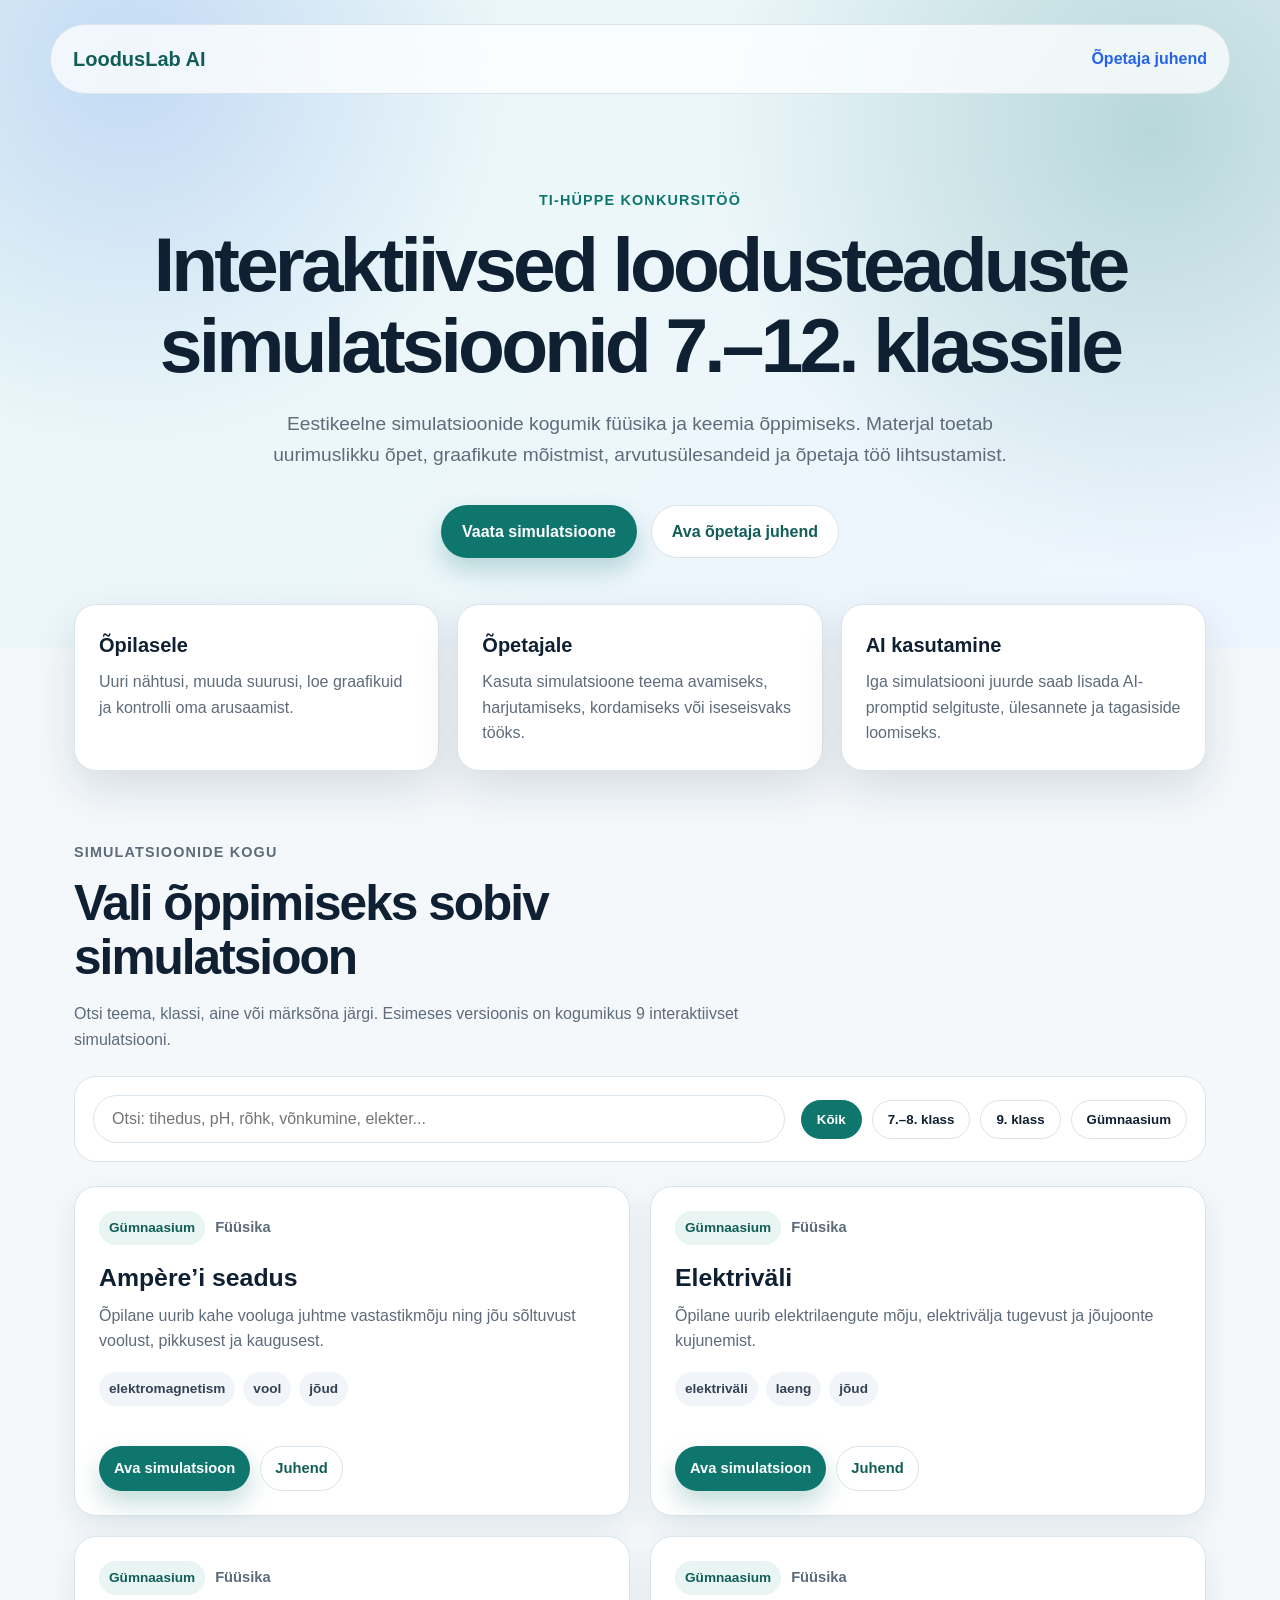
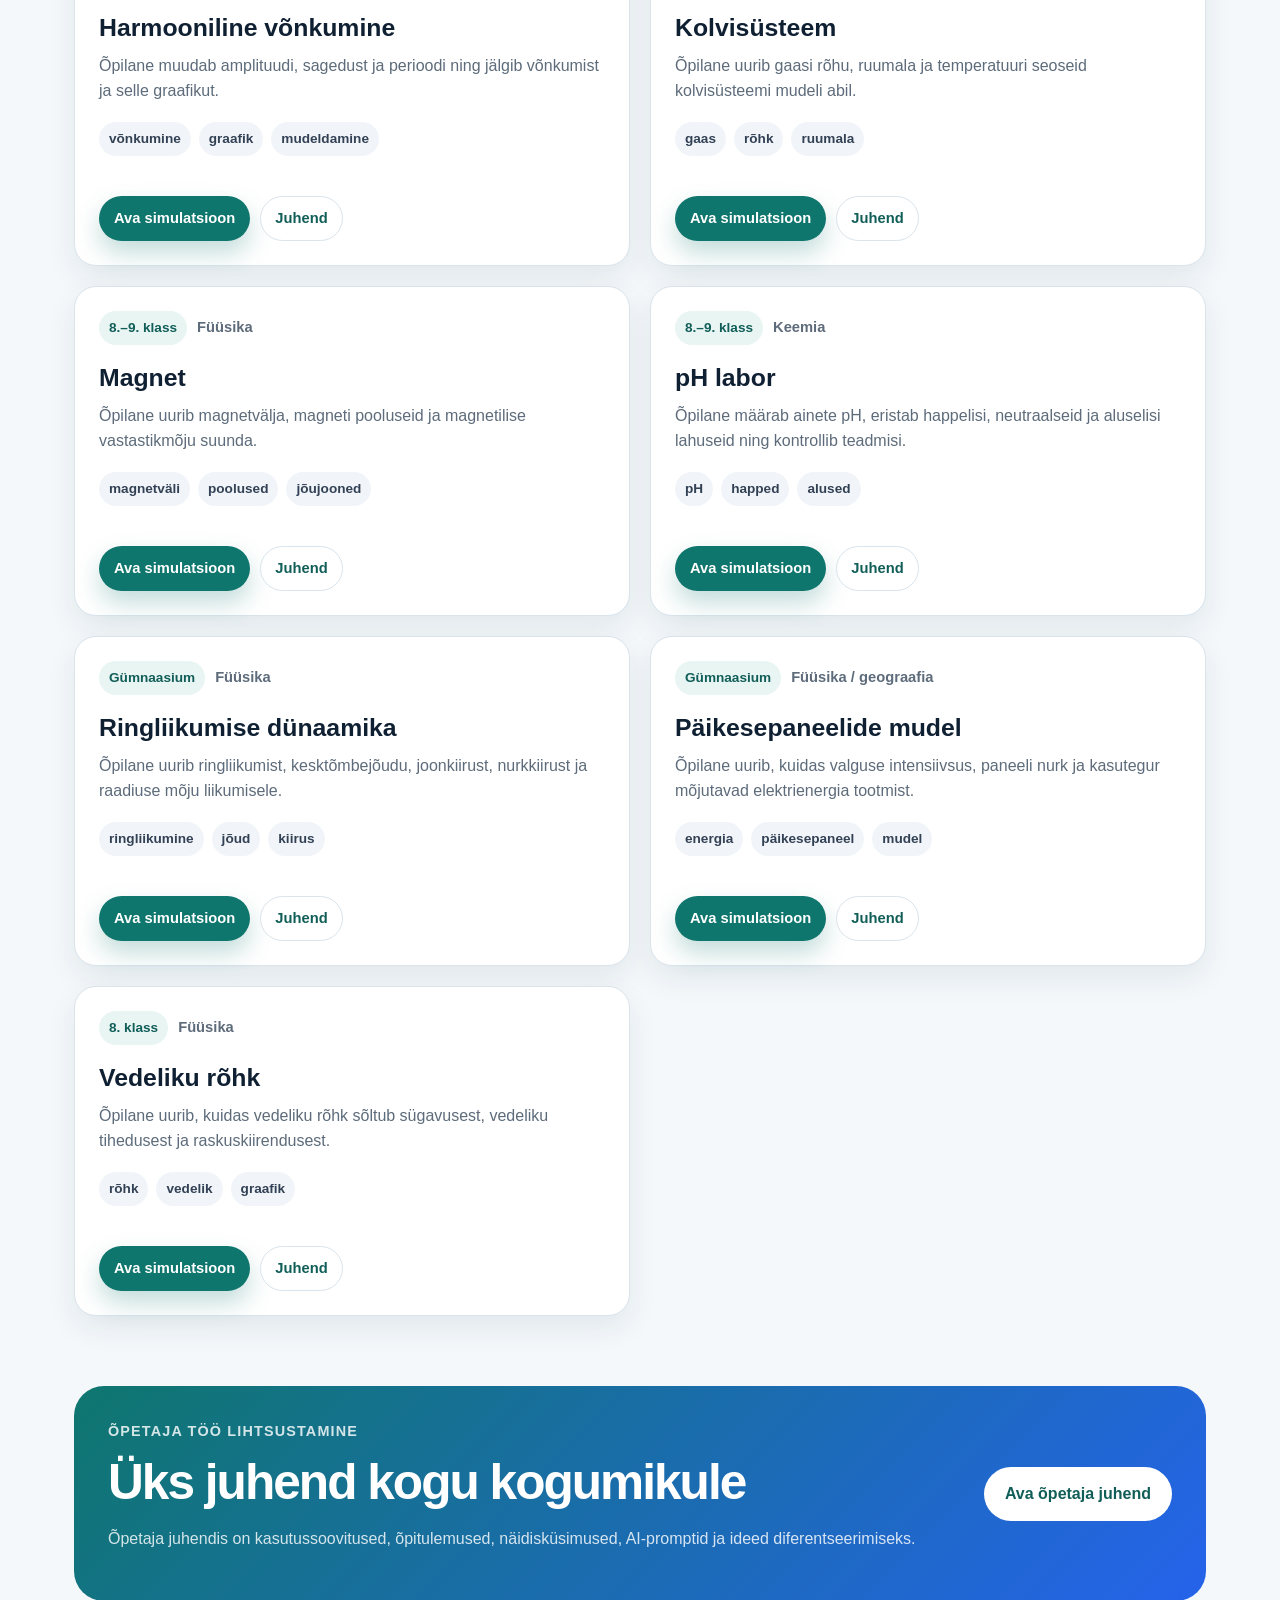
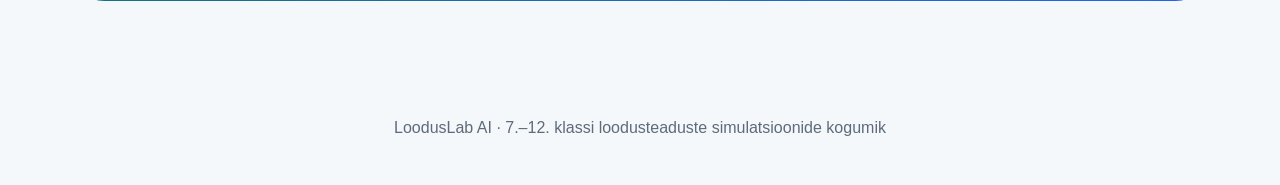
==== index.html @ b718b1fd "first commit" ====
<!DOCTYPE html>
<html lang="et">
<head>
  <meta charset="UTF-8" />
  <meta name="viewport" content="width=device-width, initial-scale=1.0" />
  <title>LoodusLab AI</title>
  <link rel="stylesheet" href="styles.css" />
</head>
<body>

<header class="hero">
  <nav class="topbar">
    <div class="logo">LoodusLab AI</div>
    <a href="docs/opetaja-juhend.html" class="nav-link">Õpetaja juhend</a>
  </nav>

  <section class="hero-content">
    <p class="eyebrow">TI-Hüppe konkursitöö</p>
    <h1>Interaktiivsed loodusteaduste simulatsioonid 7.–12. klassile</h1>
    <p class="hero-text">
      Eestikeelne simulatsioonide kogumik füüsika ja keemia õppimiseks.
      Materjal toetab uurimuslikku õpet, graafikute mõistmist, arvutusülesandeid
      ja õpetaja töö lihtsustamist.
    </p>

    <div class="hero-actions">
      <a href="#simulatsioonid" class="btn primary">Vaata simulatsioone</a>
      <a href="docs/opetaja-juhend.html" class="btn secondary">Ava õpetaja juhend</a>
    </div>
  </section>
</header>

<main>

  <section class="intro">
    <div class="intro-card">
      <h2>Õpilasele</h2>
      <p>Uuri nähtusi, muuda suurusi, loe graafikuid ja kontrolli oma arusaamist.</p>
    </div>
    <div class="intro-card">
      <h2>Õpetajale</h2>
      <p>Kasuta simulatsioone teema avamiseks, harjutamiseks, kordamiseks või iseseisvaks tööks.</p>
    </div>
    <div class="intro-card">
      <h2>AI kasutamine</h2>
      <p>Iga simulatsiooni juurde saab lisada AI-promptid selgituste, ülesannete ja tagasiside loomiseks.</p>
    </div>
  </section>

  <section id="simulatsioonid" class="sim-section">
    <div class="section-heading">
      <p class="eyebrow">Simulatsioonide kogu</p>
      <h2>Vali õppimiseks sobiv simulatsioon</h2>
      <p>
        Otsi teema, klassi, aine või märksõna järgi. Esimeses versioonis on kogumikus 9 interaktiivset simulatsiooni.
      </p>
    </div>

    <div class="controls">
      <input
        type="text"
        id="searchInput"
        placeholder="Otsi: tihedus, pH, rõhk, võnkumine, elekter..."
      />

      <div class="filters">
        <button class="filter-btn active" data-filter="all">Kõik</button>
        <button class="filter-btn" data-filter="7-8">7.–8. klass</button>
        <button class="filter-btn" data-filter="9">9. klass</button>
        <button class="filter-btn" data-filter="gym">Gümnaasium</button>
      </div>
    </div>

    <div class="cards" id="simulationCards">

  <article class="sim-card" data-grade="gym" data-search="ampere seadus elektromagnetism kaks juhet vool jõud füüsika gümnaasium 11 12 klass">
    <div class="card-top">
      <span class="badge">Gümnaasium</span>
      <span class="subject">Füüsika</span>
    </div>
    <h3>Ampère’i seadus</h3>
    <p>Õpilane uurib kahe vooluga juhtme vastastikmõju ning jõu sõltuvust voolust, pikkusest ja kaugusest.</p>
    <div class="tags"><span>elektromagnetism</span><span>vool</span><span>jõud</span></div>
    <div class="card-actions">
      <a href="simulations/ampere-seadus.html" class="btn small primary">Ava simulatsioon</a>
      <a href="docs/opetaja-juhend.html#ampere" class="btn small secondary">Juhend</a>
    </div>
  </article>

  <article class="sim-card" data-grade="gym" data-search="elektriväli elektrivali laeng elektrijõud väli füüsika gümnaasium 11 12 klass">
    <div class="card-top">
      <span class="badge">Gümnaasium</span>
      <span class="subject">Füüsika</span>
    </div>
    <h3>Elektriväli</h3>
    <p>Õpilane uurib elektrilaengute mõju, elektrivälja tugevust ja jõujoonte kujunemist.</p>
    <div class="tags"><span>elektriväli</span><span>laeng</span><span>jõud</span></div>
    <div class="card-actions">
      <a href="simulations/elektrivali.html" class="btn small primary">Ava simulatsioon</a>
      <a href="docs/opetaja-juhend.html#elektrivali" class="btn small secondary">Juhend</a>
    </div>
  </article>

  <article class="sim-card" data-grade="gym" data-search="harmooniline võnkumine periood sagedus amplituud füüsika gümnaasium 10 11 klass graafik">
    <div class="card-top">
      <span class="badge">Gümnaasium</span>
      <span class="subject">Füüsika</span>
    </div>
    <h3>Harmooniline võnkumine</h3>
    <p>Õpilane muudab amplituudi, sagedust ja perioodi ning jälgib võnkumist ja selle graafikut.</p>
    <div class="tags"><span>võnkumine</span><span>graafik</span><span>mudeldamine</span></div>
    <div class="card-actions">
      <a href="simulations/harmooniline-vonkumine.html" class="btn small primary">Ava simulatsioon</a>
      <a href="docs/opetaja-juhend.html#vonkumine" class="btn small secondary">Juhend</a>
    </div>
  </article>

  <article class="sim-card" data-grade="gym" data-search="kolvisüsteem kolvisysteem gaas rõhk ruumala temperatuur energia füüsika gümnaasium">
    <div class="card-top">
      <span class="badge">Gümnaasium</span>
      <span class="subject">Füüsika</span>
    </div>
    <h3>Kolvisüsteem</h3>
    <p>Õpilane uurib gaasi rõhu, ruumala ja temperatuuri seoseid kolvisüsteemi mudeli abil.</p>
    <div class="tags"><span>gaas</span><span>rõhk</span><span>ruumala</span></div>
    <div class="card-actions">
      <a href="simulations/kolvisysteem.html" class="btn small primary">Ava simulatsioon</a>
      <a href="docs/opetaja-juhend.html#kolvisysteem" class="btn small secondary">Juhend</a>
    </div>
  </article>

  <article class="sim-card" data-grade="7-8" data-search="magnet magnetväli püsimagnet poolus põhja lõuna füüsika 8 9 klass">
    <div class="card-top">
      <span class="badge">8.–9. klass</span>
      <span class="subject">Füüsika</span>
    </div>
    <h3>Magnet</h3>
    <p>Õpilane uurib magnetvälja, magneti pooluseid ja magnetilise vastastikmõju suunda.</p>
    <div class="tags"><span>magnetväli</span><span>poolused</span><span>jõujooned</span></div>
    <div class="card-actions">
      <a href="simulations/magnet.html" class="btn small primary">Ava simulatsioon</a>
      <a href="docs/opetaja-juhend.html#magnet" class="btn small secondary">Juhend</a>
    </div>
  </article>

  <article class="sim-card" data-grade="9" data-search="ph labor happed alused aluseline happeline neutraalne keemia 8 9 klass">
    <div class="card-top">
      <span class="badge">8.–9. klass</span>
      <span class="subject">Keemia</span>
    </div>
    <h3>pH labor</h3>
    <p>Õpilane määrab ainete pH, eristab happelisi, neutraalseid ja aluselisi lahuseid ning kontrollib teadmisi.</p>
    <div class="tags"><span>pH</span><span>happed</span><span>alused</span></div>
    <div class="card-actions">
      <a href="simulations/ph-labor.html" class="btn small primary">Ava simulatsioon</a>
      <a href="docs/opetaja-juhend.html#ph" class="btn small secondary">Juhend</a>
    </div>
  </article>

  <article class="sim-card" data-grade="gym" data-search="ringliikumise dünaamika ringliikumine kesktõmbejõud nurkkiirus joonkiirus füüsika gümnaasium">
    <div class="card-top">
      <span class="badge">Gümnaasium</span>
      <span class="subject">Füüsika</span>
    </div>
    <h3>Ringliikumise dünaamika</h3>
    <p>Õpilane uurib ringliikumist, kesktõmbejõudu, joonkiirust, nurkkiirust ja raadiuse mõju liikumisele.</p>
    <div class="tags"><span>ringliikumine</span><span>jõud</span><span>kiirus</span></div>
    <div class="card-actions">
      <a href="simulations/ringliikumisedunaamika.html" class="btn small primary">Ava simulatsioon</a>
      <a href="docs/opetaja-juhend.html#ringliikumine" class="btn small secondary">Juhend</a>
    </div>
  </article>

  <article class="sim-card" data-grade="gym" data-search="solar panels päikesepaneel päikeseenergia taastuvenergia energia füüsika geograafia gümnaasium">
    <div class="card-top">
      <span class="badge">Gümnaasium</span>
      <span class="subject">Füüsika / geograafia</span>
    </div>
    <h3>Päikesepaneelide mudel</h3>
    <p>Õpilane uurib, kuidas valguse intensiivsus, paneeli nurk ja kasutegur mõjutavad elektrienergia tootmist.</p>
    <div class="tags"><span>energia</span><span>päikesepaneel</span><span>mudel</span></div>
    <div class="card-actions">
      <a href="simulations/solarpanels.html" class="btn small primary">Ava simulatsioon</a>
      <a href="docs/opetaja-juhend.html#solarpanels" class="btn small secondary">Juhend</a>
    </div>
  </article>

  <article class="sim-card" data-grade="7-8" data-search="vedeliku rõhk rõhk vedelikes sügavus tihedus füüsika 8 klass graafik">
    <div class="card-top">
      <span class="badge">8. klass</span>
      <span class="subject">Füüsika</span>
    </div>
    <h3>Vedeliku rõhk</h3>
    <p>Õpilane uurib, kuidas vedeliku rõhk sõltub sügavusest, vedeliku tihedusest ja raskuskiirendusest.</p>
    <div class="tags"><span>rõhk</span><span>vedelik</span><span>graafik</span></div>
    <div class="card-actions">
      <a href="simulations/vedeliku-rohk.html" class="btn small primary">Ava simulatsioon</a>
      <a href="docs/opetaja-juhend.html#rohk" class="btn small secondary">Juhend</a>
    </div>
  </article>

</div>

    <p id="noResults" class="no-results hidden">Ühtegi simulatsiooni ei leitud.</p>
  </section>

  <section class="teacher-box">
    <div>
      <p class="eyebrow">Õpetaja töö lihtsustamine</p>
      <h2>Üks juhend kogu kogumikule</h2>
      <p>
        Õpetaja juhendis on kasutussoovitused, õpitulemused, näidisküsimused,
        AI-promptid ja ideed diferentseerimiseks.
      </p>
    </div>
    <a href="docs/opetaja-juhend.html" class="btn primary">Ava õpetaja juhend</a>
  </section>

</main>

<footer>
  <p>LoodusLab AI · 7.–12. klassi loodusteaduste simulatsioonide kogumik</p>
</footer>

<script src="app.js"></script>
</body>
</html>
---- styles.css ----
:root {
  --bg: #f4f8fb;
  --panel: #ffffff;
  --text: #102033;
  --muted: #5d6b7a;
  --primary: #0f766e;
  --primary-dark: #115e59;
  --secondary: #2563eb;
  --border: #d9e4ec;
  --soft: #e8f5f3;
  --shadow: 0 18px 45px rgba(15, 35, 52, 0.12);
  --radius: 22px;
}

* {
  box-sizing: border-box;
}

html {
  scroll-behavior: smooth;
}

body {
  margin: 0;
  font-family: Arial, Helvetica, sans-serif;
  background: var(--bg);
  color: var(--text);
  line-height: 1.6;
}

a {
  color: inherit;
  text-decoration: none;
}

.hero {
  min-height: 72vh;
  padding: 24px;
  background:
    radial-gradient(circle at 10% 10%, rgba(37, 99, 235, 0.20), transparent 30%),
    radial-gradient(circle at 90% 20%, rgba(15, 118, 110, 0.24), transparent 35%),
    linear-gradient(135deg, #eaf8f6, #eef5ff);
}

.topbar {
  max-width: 1180px;
  margin: 0 auto;
  padding: 18px 22px;
  background: rgba(255, 255, 255, 0.75);
  border: 1px solid var(--border);
  border-radius: 999px;
  display: flex;
  align-items: center;
  justify-content: space-between;
  backdrop-filter: blur(12px);
}

.logo {
  font-size: 1.25rem;
  font-weight: 800;
  color: var(--primary-dark);
}

.nav-link {
  font-weight: 700;
  color: var(--secondary);
}

.hero-content {
  max-width: 980px;
  margin: 95px auto 40px;
  text-align: center;
}

.eyebrow {
  margin: 0 0 12px;
  color: var(--primary);
  font-size: 0.9rem;
  font-weight: 800;
  text-transform: uppercase;
  letter-spacing: 0.08em;
}

h1 {
  margin: 0;
  font-size: clamp(2.4rem, 6vw, 5.5rem);
  line-height: 1.05;
  letter-spacing: -0.05em;
}

.hero-text {
  max-width: 800px;
  margin: 24px auto 0;
  font-size: 1.2rem;
  color: var(--muted);
}

.hero-actions {
  margin-top: 34px;
  display: flex;
  justify-content: center;
  gap: 14px;
  flex-wrap: wrap;
}

.btn {
  display: inline-flex;
  align-items: center;
  justify-content: center;
  border-radius: 999px;
  padding: 13px 20px;
  font-weight: 800;
  border: 1px solid transparent;
  transition: 0.2s ease;
  cursor: pointer;
}

.btn.primary {
  background: var(--primary);
  color: white;
  box-shadow: 0 12px 24px rgba(15, 118, 110, 0.25);
}

.btn.primary:hover {
  background: var(--primary-dark);
  transform: translateY(-2px);
}

.btn.secondary {
  background: white;
  color: var(--primary-dark);
  border-color: var(--border);
}

.btn.secondary:hover {
  border-color: var(--primary);
  transform: translateY(-2px);
}

.btn.small {
  padding: 10px 14px;
  font-size: 0.92rem;
}

main {
  max-width: 1180px;
  margin: 0 auto;
  padding: 42px 24px 70px;
}

.intro {
  display: grid;
  grid-template-columns: repeat(3, 1fr);
  gap: 18px;
  margin-top: -86px;
  position: relative;
  z-index: 2;
}

.intro-card {
  background: var(--panel);
  border: 1px solid var(--border);
  border-radius: var(--radius);
  padding: 24px;
  box-shadow: var(--shadow);
}

.intro-card h2 {
  margin: 0 0 8px;
  font-size: 1.25rem;
}

.intro-card p {
  margin: 0;
  color: var(--muted);
}

.sim-section {
  margin-top: 70px;
}

.section-heading {
  max-width: 760px;
}

.section-heading h2,
.teacher-box h2 {
  margin: 0;
  font-size: clamp(2rem, 4vw, 3.1rem);
  line-height: 1.1;
  letter-spacing: -0.04em;
}

.section-heading p,
.teacher-box p {
  color: var(--muted);
}

.controls {
  margin-top: 24px;
  padding: 18px;
  background: var(--panel);
  border: 1px solid var(--border);
  border-radius: var(--radius);
  display: flex;
  gap: 16px;
  align-items: center;
  justify-content: space-between;
  flex-wrap: wrap;
}

#searchInput {
  min-width: 280px;
  flex: 1;
  border: 1px solid var(--border);
  border-radius: 999px;
  padding: 14px 18px;
  font-size: 1rem;
  outline: none;
}

#searchInput:focus {
  border-color: var(--primary);
  box-shadow: 0 0 0 4px rgba(15, 118, 110, 0.12);
}

.filters {
  display: flex;
  gap: 10px;
  flex-wrap: wrap;
}

.filter-btn {
  border: 1px solid var(--border);
  background: white;
  color: var(--text);
  border-radius: 999px;
  padding: 11px 15px;
  font-weight: 800;
  cursor: pointer;
}

.filter-btn.active,
.filter-btn:hover {
  background: var(--primary);
  color: white;
  border-color: var(--primary);
}

.cards {
  margin-top: 24px;
  display: grid;
  grid-template-columns: repeat(2, 1fr);
  gap: 20px;
}

.sim-card {
  background: var(--panel);
  border: 1px solid var(--border);
  border-radius: var(--radius);
  padding: 24px;
  box-shadow: 0 12px 30px rgba(15, 35, 52, 0.08);
  display: flex;
  flex-direction: column;
  min-height: 330px;
}

.sim-card:hover {
  transform: translateY(-3px);
  transition: 0.2s ease;
  box-shadow: var(--shadow);
}

.card-top {
  display: flex;
  gap: 10px;
  align-items: center;
  flex-wrap: wrap;
}

.badge {
  background: var(--soft);
  color: var(--primary-dark);
  border-radius: 999px;
  padding: 6px 10px;
  font-size: 0.85rem;
  font-weight: 800;
}

.subject {
  color: var(--muted);
  font-size: 0.92rem;
  font-weight: 700;
}

.sim-card h3 {
  margin: 18px 0 10px;
  font-size: 1.55rem;
  line-height: 1.2;
}

.sim-card p {
  color: var(--muted);
  margin: 0;
}

.tags {
  display: flex;
  gap: 8px;
  flex-wrap: wrap;
  margin-top: 18px;
}

.tags span {
  background: #f1f5f9;
  color: #334155;
  border-radius: 999px;
  padding: 6px 10px;
  font-size: 0.85rem;
  font-weight: 700;
}

.card-actions {
  margin-top: auto;
  padding-top: 24px;
  display: flex;
  gap: 10px;
  flex-wrap: wrap;
}

.no-results {
  margin-top: 24px;
  padding: 18px;
  background: #fff7ed;
  border: 1px solid #fed7aa;
  color: #9a3412;
  border-radius: var(--radius);
  font-weight: 800;
}

.hidden {
  display: none;
}

.teacher-box {
  margin-top: 70px;
  padding: 34px;
  background: linear-gradient(135deg, #0f766e, #2563eb);
  color: white;
  border-radius: 30px;
  display: flex;
  gap: 24px;
  align-items: center;
  justify-content: space-between;
}

.teacher-box .eyebrow,
.teacher-box p {
  color: rgba(255, 255, 255, 0.82);
}

.teacher-box .btn.secondary,
.teacher-box .btn.primary {
  background: white;
  color: var(--primary-dark);
  box-shadow: none;
}

footer {
  padding: 28px 24px;
  text-align: center;
  color: var(--muted);
}

@media (max-width: 850px) {
  .intro,
  .cards {
    grid-template-columns: 1fr;
  }

  .intro {
    margin-top: -40px;
  }

  .teacher-box {
    flex-direction: column;
    align-items: flex-start;
  }

  .topbar {
    border-radius: 22px;
  }

  .hero-content {
    margin-top: 60px;
  }
}

@media (max-width: 520px) {
  .hero {
    padding: 16px;
  }

  main {
    padding-inline: 16px;
  }

  .topbar {
    flex-direction: column;
    gap: 10px;
  }

  .controls {
    align-items: stretch;
  }

  #searchInput {
    min-width: 100%;
  }

  .filter-btn,
  .btn {
    width: 100%;
  }

  .card-actions {
    flex-direction: column;
  }
}

.guide-hero {
  min-height: 58vh;
}

.guide-grid {
  margin-top: 24px;
  display: grid;
  grid-template-columns: repeat(2, 1fr);
  gap: 20px;
}

.guide-card,
.detail-card {
  background: var(--panel);
  border: 1px solid var(--border);
  border-radius: var(--radius);
  padding: 24px;
  box-shadow: 0 12px 30px rgba(15, 35, 52, 0.08);
}

.guide-card h3,
.detail-card h3 {
  margin-top: 0;
  font-size: 1.45rem;
}

.detail-card {
  margin-top: 24px;
}

.detail-card h4 {
  margin: 22px 0 8px;
  font-size: 1.05rem;
}

.detail-card p,
.detail-card li {
  color: var(--muted);
}

.prompt-box {
  background: #f8fafc;
  border: 1px solid var(--border);
  border-left: 6px solid var(--primary);
  border-radius: 16px;
  padding: 18px;
  color: #334155;
  font-weight: 600;
}

@media (max-width: 850px) {
  .guide-grid {
    grid-template-columns: 1fr;
  }
}
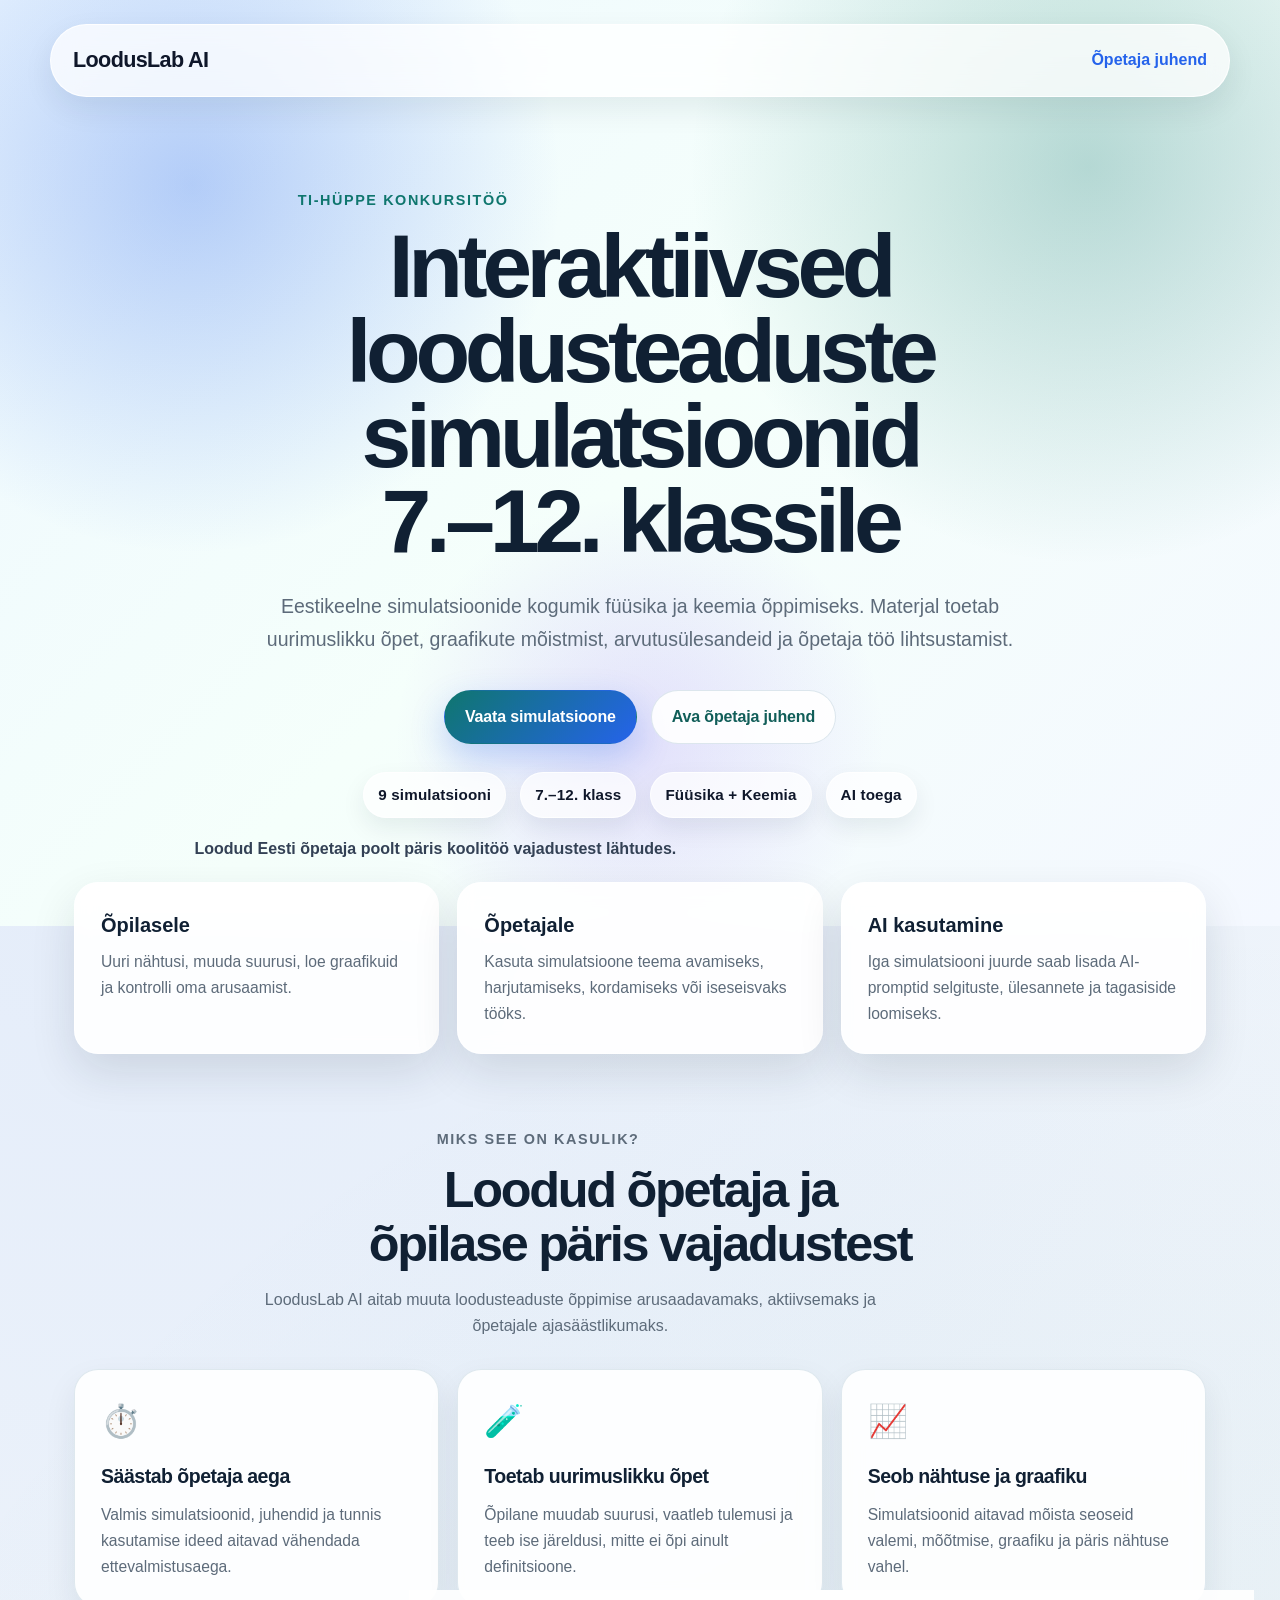
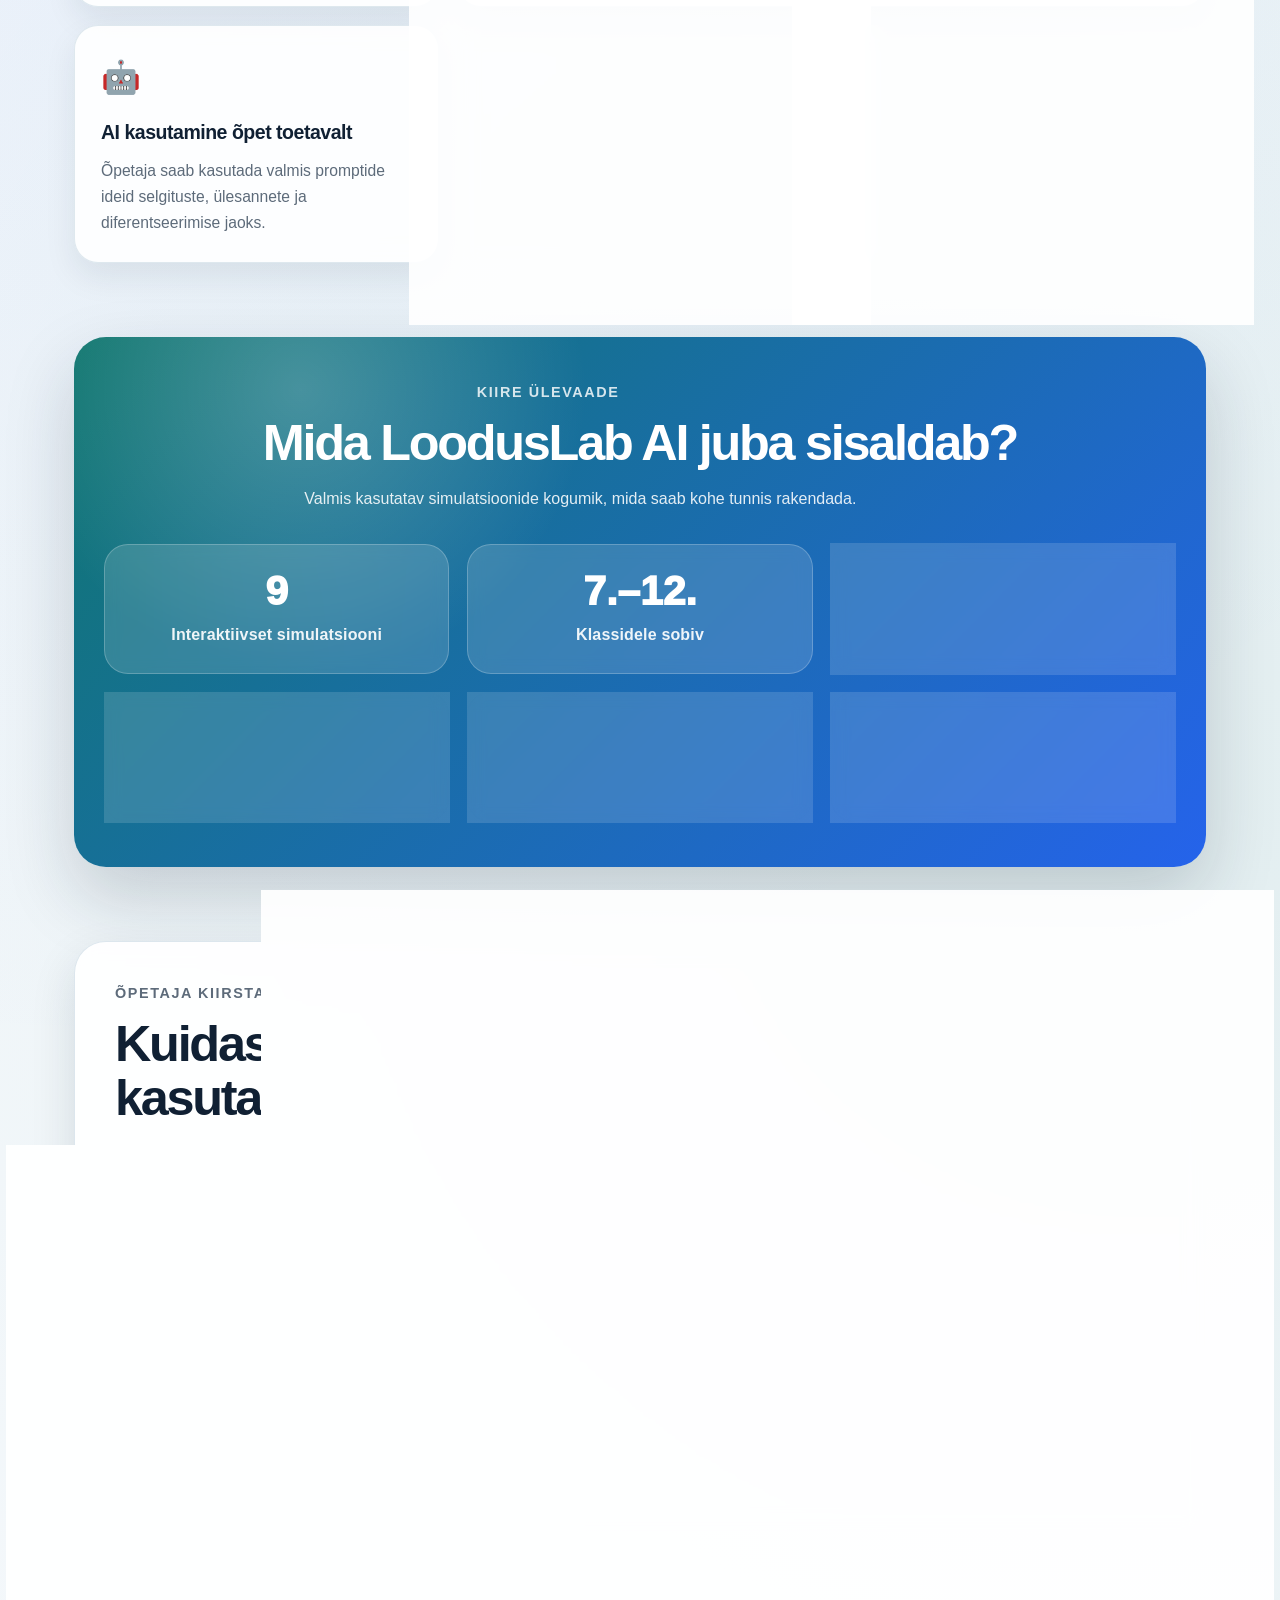
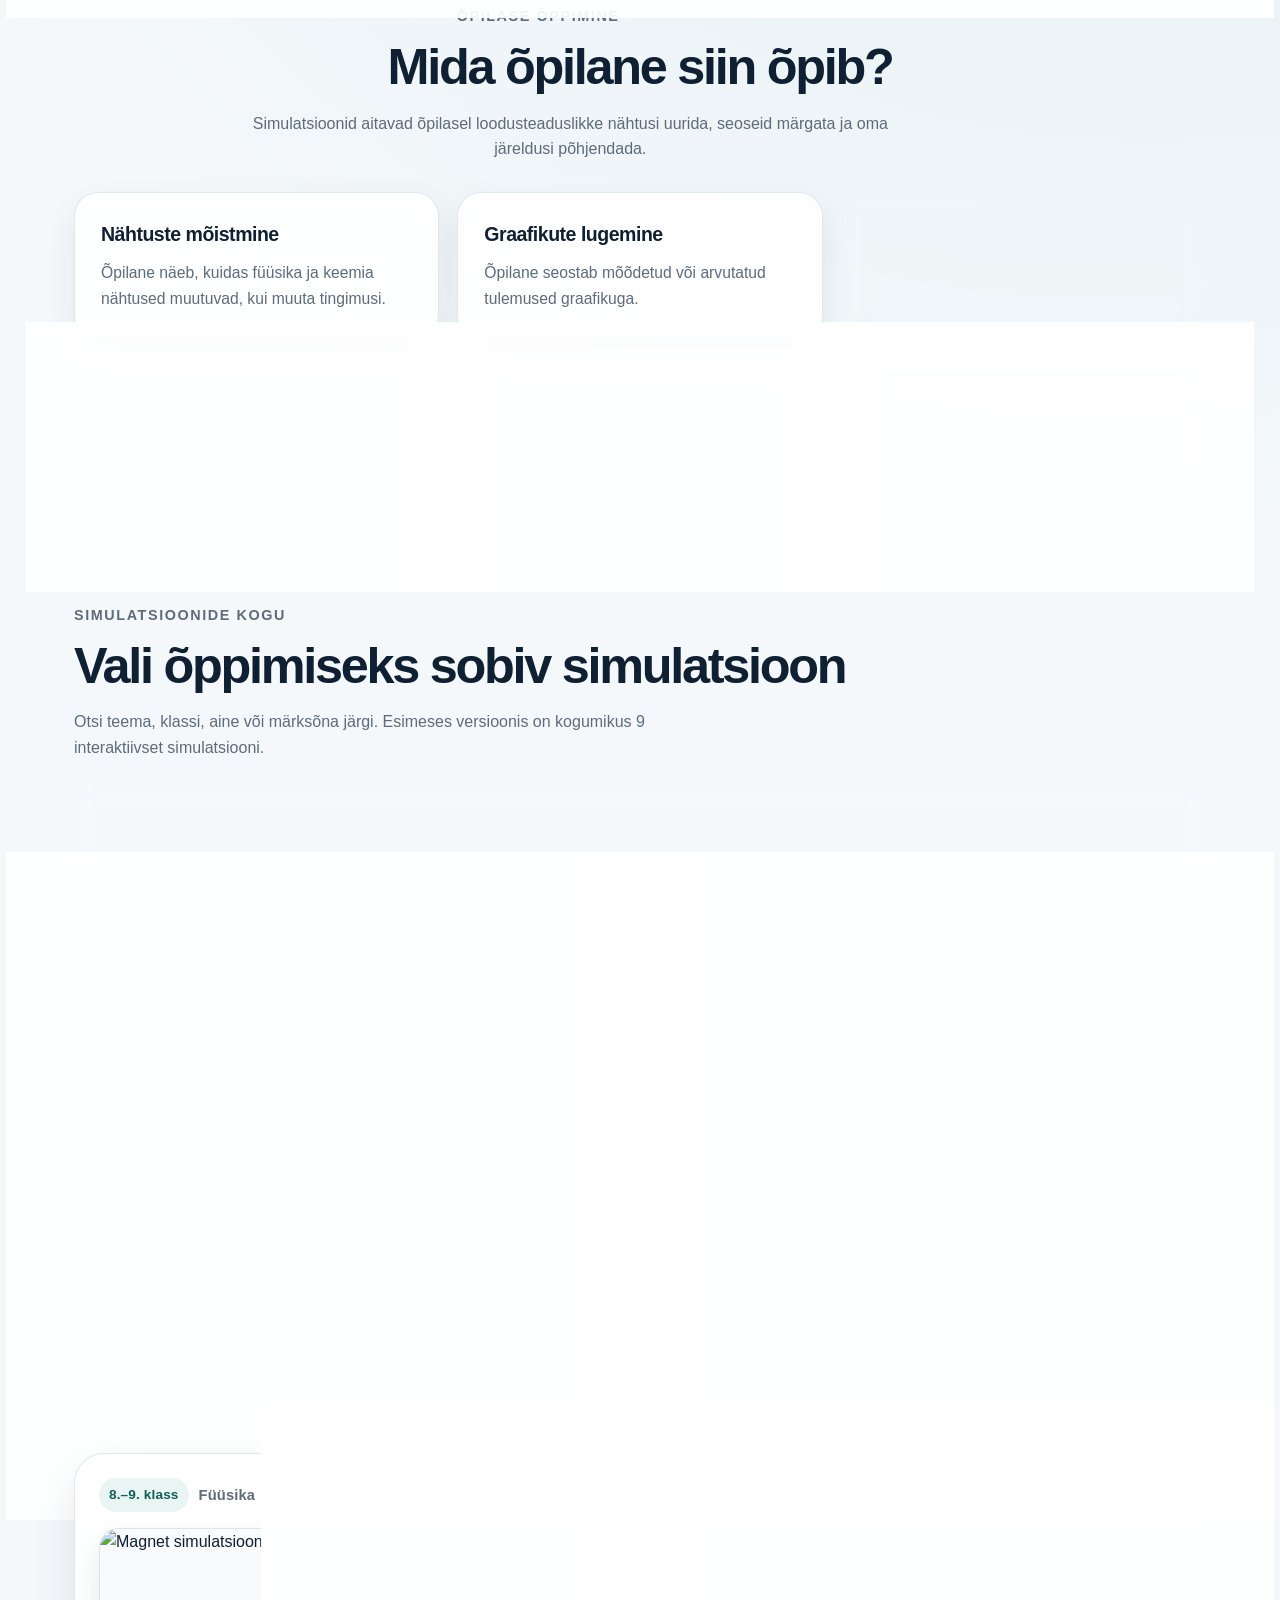
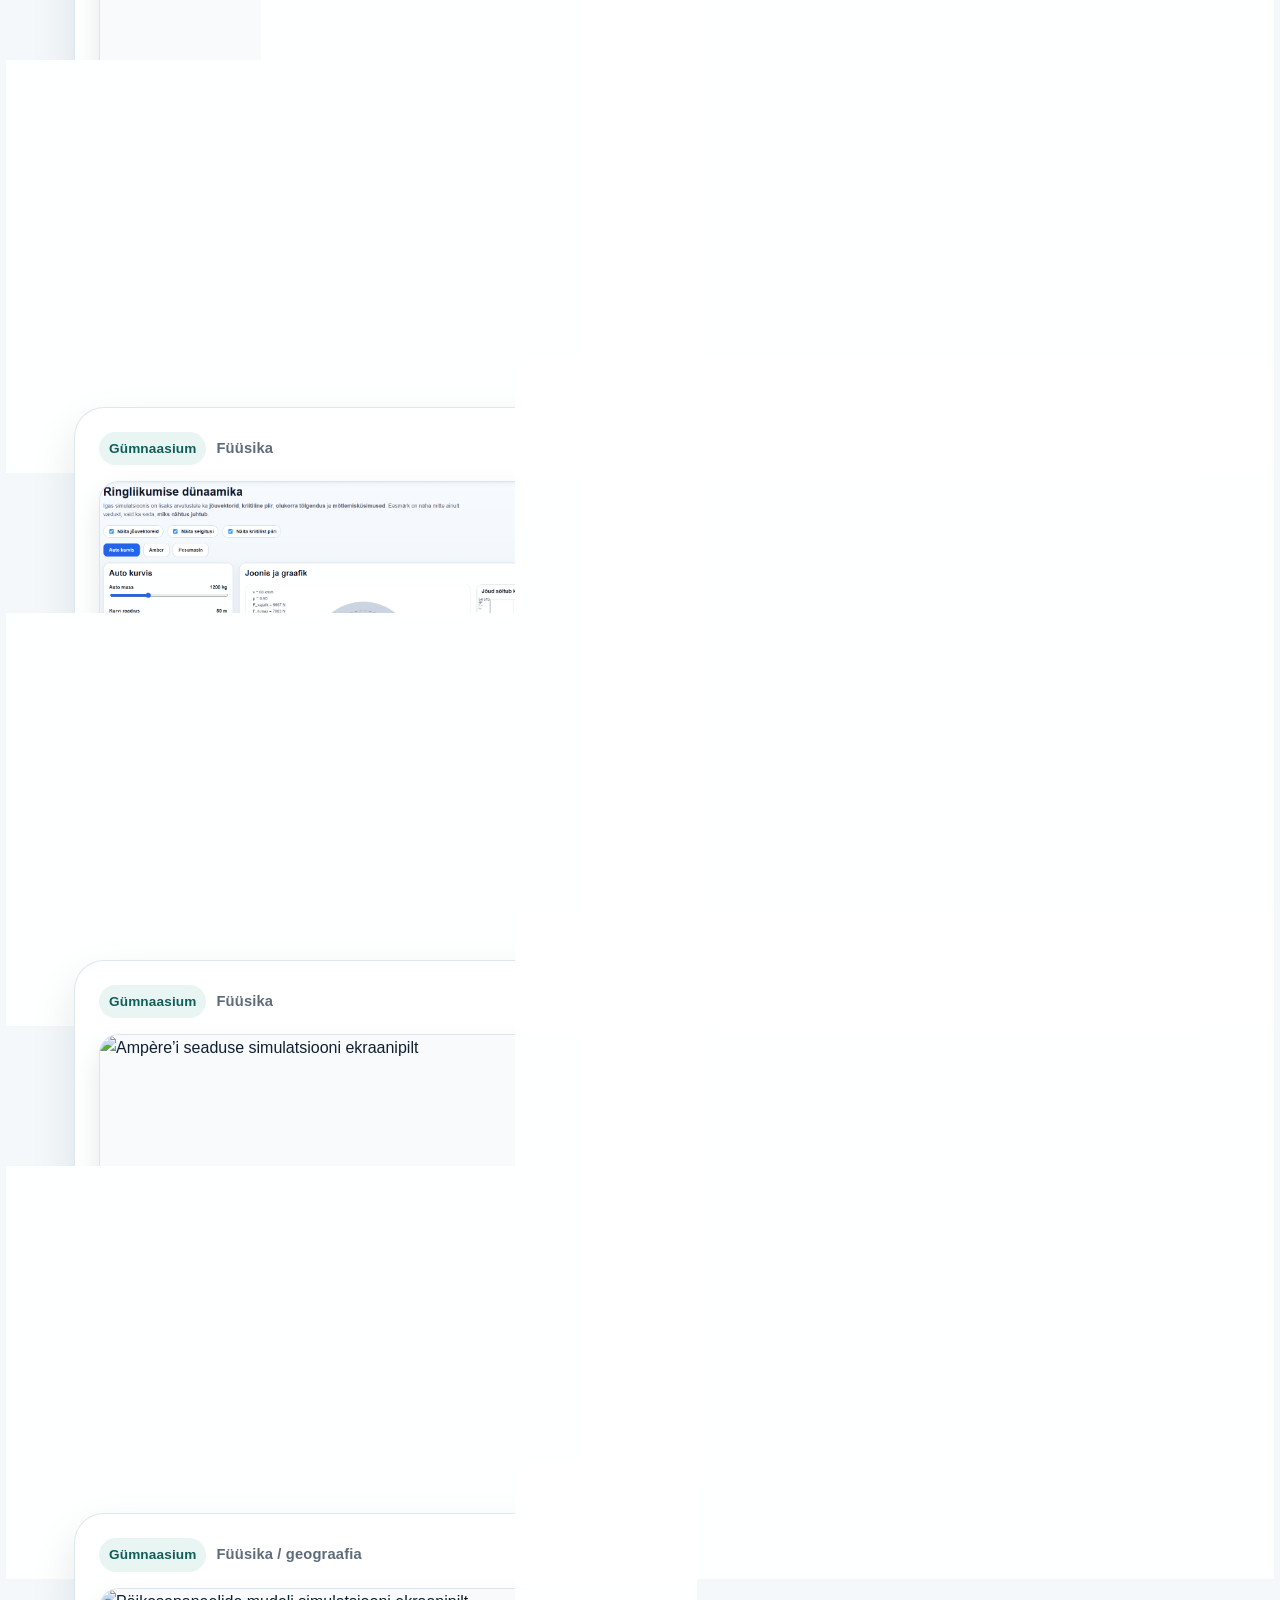
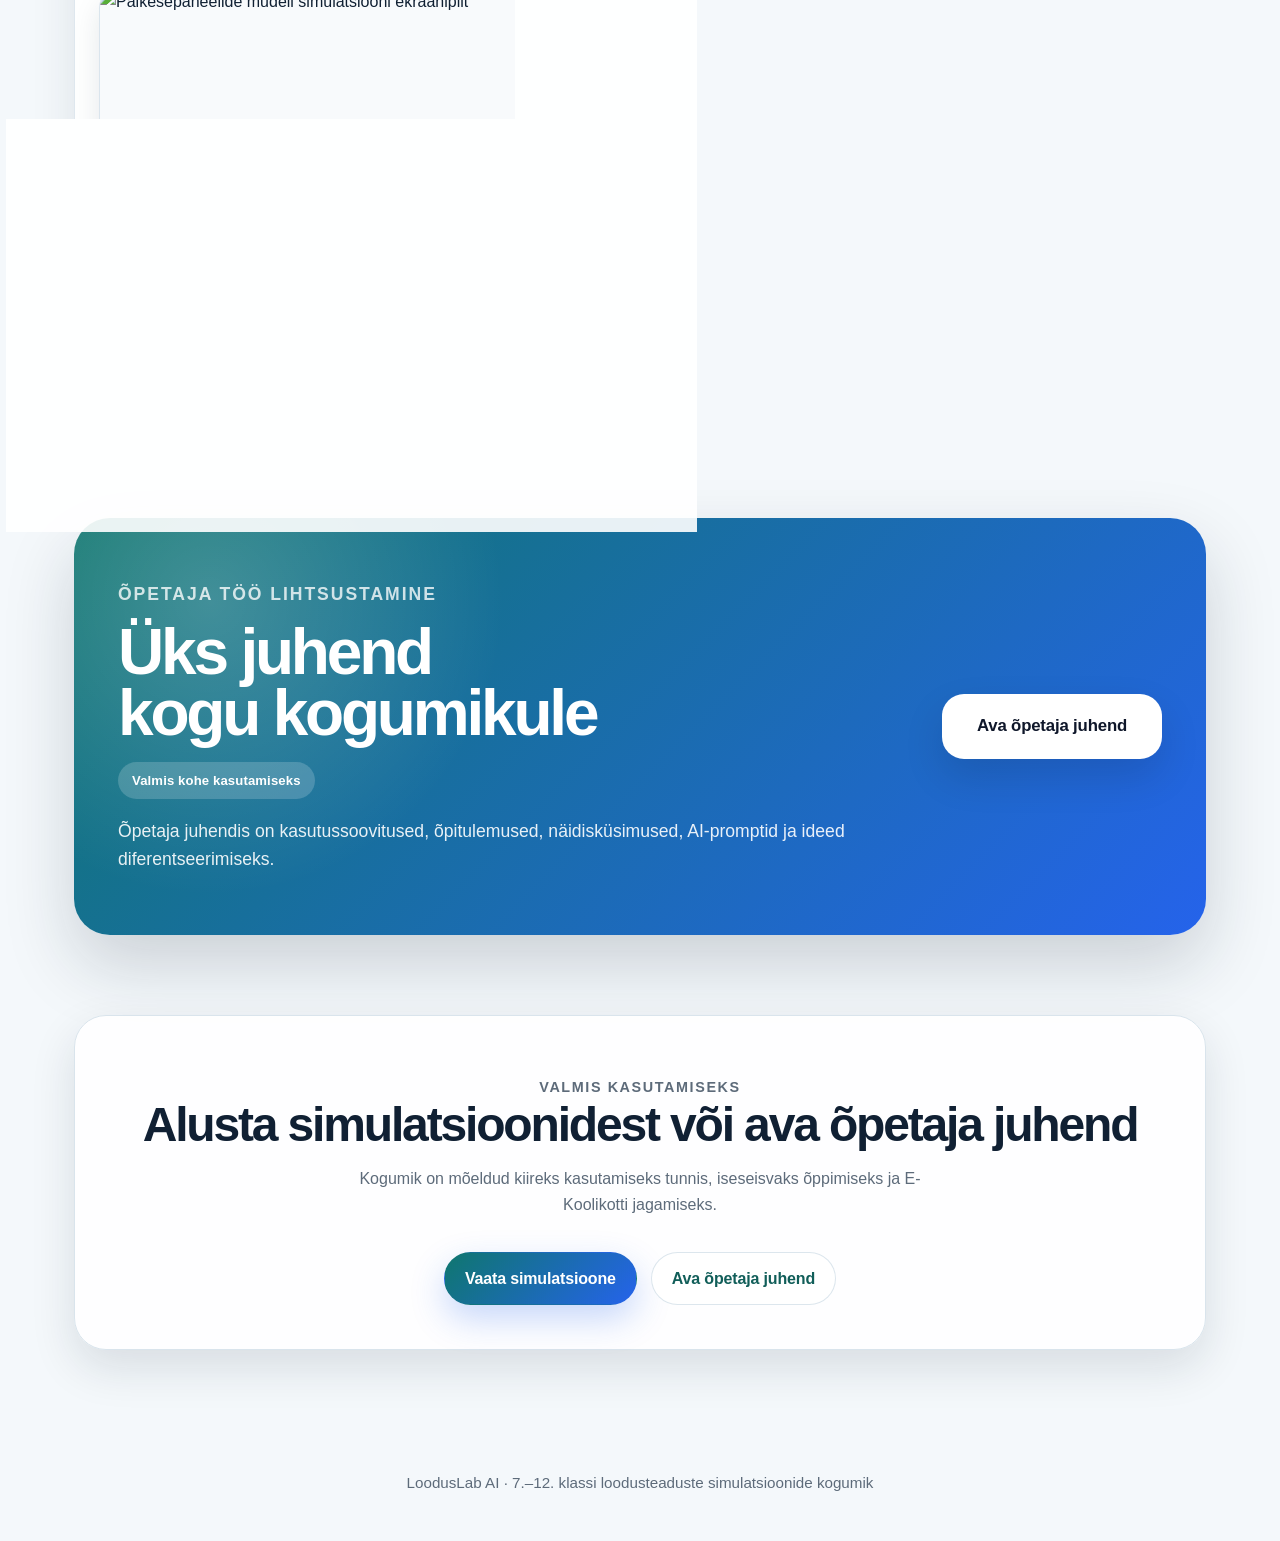
==== commit 3eb15624: "final" ====
--- a/index.html
+++ b/index.html
@@ -27,6 +27,17 @@
       <a href="#simulatsioonid" class="btn primary">Vaata simulatsioone</a>
       <a href="docs/opetaja-juhend.html" class="btn secondary">Ava õpetaja juhend</a>
     </div>
+
+    <div class="hero-mini-stats">
+  <span>9 simulatsiooni</span>
+  <span>7.–12. klass</span>
+  <span>Füüsika + Keemia</span>
+  <span>AI toega</span>
+</div>
+
+<p class="hero-trust">
+  Loodud Eesti õpetaja poolt päris koolitöö vajadustest lähtudes.
+</p>
   </section>
 </header>
 
@@ -37,15 +48,234 @@
       <h2>Õpilasele</h2>
       <p>Uuri nähtusi, muuda suurusi, loe graafikuid ja kontrolli oma arusaamist.</p>
     </div>
+
     <div class="intro-card">
       <h2>Õpetajale</h2>
       <p>Kasuta simulatsioone teema avamiseks, harjutamiseks, kordamiseks või iseseisvaks tööks.</p>
     </div>
+
     <div class="intro-card">
       <h2>AI kasutamine</h2>
       <p>Iga simulatsiooni juurde saab lisada AI-promptid selgituste, ülesannete ja tagasiside loomiseks.</p>
     </div>
   </section>
+
+<section class="benefits-section">
+  <div class="section-heading center">
+    <p class="eyebrow">Miks see on kasulik?</p>
+    <h2>Loodud õpetaja ja õpilase päris vajadustest</h2>
+    <p>
+      LoodusLab AI aitab muuta loodusteaduste õppimise arusaadavamaks,
+      aktiivsemaks ja õpetajale ajasäästlikumaks.
+    </p>
+  </div>
+
+  <div class="benefits-grid">
+
+    <article class="benefit-card">
+      <div class="benefit-icon">⏱️</div>
+      <h3>Säästab õpetaja aega</h3>
+      <p>
+        Valmis simulatsioonid, juhendid ja tunnis kasutamise ideed aitavad
+        vähendada ettevalmistusaega.
+      </p>
+    </article>
+
+    <article class="benefit-card">
+      <div class="benefit-icon">🧪</div>
+      <h3>Toetab uurimuslikku õpet</h3>
+      <p>
+        Õpilane muudab suurusi, vaatleb tulemusi ja teeb ise järeldusi,
+        mitte ei õpi ainult definitsioone.
+      </p>
+    </article>
+
+    <article class="benefit-card">
+      <div class="benefit-icon">📈</div>
+      <h3>Seob nähtuse ja graafiku</h3>
+      <p>
+        Simulatsioonid aitavad mõista seoseid valemi, mõõtmise,
+        graafiku ja päris nähtuse vahel.
+      </p>
+    </article>
+
+    <article class="benefit-card">
+      <div class="benefit-icon">🤖</div>
+      <h3>AI kasutamine õpet toetavalt</h3>
+      <p>
+        Õpetaja saab kasutada valmis promptide ideid selgituste,
+        ülesannete ja diferentseerimise jaoks.
+      </p>
+    </article>
+
+    <article class="benefit-card">
+      <div class="benefit-icon">📱</div>
+      <h3>Töötab eri seadmetes</h3>
+      <p>
+        Sobib projektorisse, arvutiklassi, tahvlisse,
+        telefoni ja iseseisvaks koduseks tööks.
+      </p>
+    </article>
+
+    <article class="benefit-card">
+      <div class="benefit-icon">🎯</div>
+      <h3>Seotud õppekavaga</h3>
+      <p>
+        Simulatsioonid toetavad põhikooli ja gümnaasiumi
+        füüsika ning keemia olulisi teemasid.
+      </p>
+    </article>
+
+  </div>
+</section>
+
+<section class="stats-section">
+  <div class="stats-wrap">
+
+    <div class="stats-heading">
+      <p class="eyebrow">Kiire ülevaade</p>
+      <h2>Mida LoodusLab AI juba sisaldab?</h2>
+      <p>
+        Valmis kasutatav simulatsioonide kogumik, mida saab kohe tunnis rakendada.
+      </p>
+    </div>
+
+    <div class="stats-grid">
+
+      <article class="stat-card">
+        <div class="stat-number">9</div>
+        <div class="stat-label">Interaktiivset simulatsiooni</div>
+      </article>
+
+      <article class="stat-card">
+        <div class="stat-number">7.–12.</div>
+        <div class="stat-label">Klassidele sobiv</div>
+      </article>
+
+      <article class="stat-card">
+        <div class="stat-number">2+</div>
+        <div class="stat-label">Ainevaldkonda</div>
+      </article>
+
+      <article class="stat-card">
+        <div class="stat-number">100%</div>
+        <div class="stat-label">Veebis kasutatav</div>
+      </article>
+
+      <article class="stat-card">
+        <div class="stat-number">AI</div>
+        <div class="stat-label">Õpet toetavad promptid</div>
+      </article>
+
+      <article class="stat-card">
+        <div class="stat-number">1</div>
+        <div class="stat-label">Ühine õpetaja juhend</div>
+      </article>
+
+    </div>
+
+  </div>
+</section>
+
+
+<section class="teacher-quickstart">
+  <div class="quickstart-content">
+    <p class="eyebrow">Õpetaja kiirstart</p>
+    <h2>Kuidas õpetaja saab seda kasutada 15 minutiga?</h2>
+    <p>
+      LoodusLab AI on mõeldud nii, et õpetaja ei pea alustama nullist.
+      Simulatsiooni saab kiiresti avada, õpilastele ülesande anda ja tunni lõpus arutelu teha.
+    </p>
+  </div>
+
+  <div class="quickstart-steps">
+
+    <article class="quickstep-card">
+      <div class="step-number">1</div>
+      <h3>Vali teema</h3>
+      <p>
+        Otsi avalehelt sobiv simulatsioon klassi, aine või märksõna järgi.
+      </p>
+      <span class="step-time">2 min</span>
+    </article>
+
+    <article class="quickstep-card">
+      <div class="step-number">2</div>
+      <h3>Ava simulatsioon</h3>
+      <p>
+        Näita simulatsiooni projektoriga või jaga link õpilastele.
+      </p>
+      <span class="step-time">2 min</span>
+    </article>
+
+    <article class="quickstep-card">
+      <div class="step-number">3</div>
+      <h3>Anna uurimisülesanne</h3>
+      <p>
+        Õpilased muudavad suurusi, vaatlevad tulemust ja panevad kirja järelduse.
+      </p>
+      <span class="step-time">7 min</span>
+    </article>
+
+    <article class="quickstep-card">
+      <div class="step-number">4</div>
+      <h3>Arutage tulemusi</h3>
+      <p>
+        Õpetaja kasutab juhendi küsimusi või AI-prompti lisaküsimuste loomiseks.
+      </p>
+      <span class="step-time">4 min</span>
+    </article>
+
+  </div>
+</section>
+
+
+
+<section class="learning-section">
+  <div class="section-heading center">
+    <p class="eyebrow">Õpilase õppimine</p>
+    <h2>Mida õpilane siin õpib?</h2>
+    <p>
+      Simulatsioonid aitavad õpilasel loodusteaduslikke nähtusi uurida,
+      seoseid märgata ja oma järeldusi põhjendada.
+    </p>
+  </div>
+
+  <div class="learning-grid">
+
+    <article class="learning-card">
+      <h3>Nähtuste mõistmine</h3>
+      <p>Õpilane näeb, kuidas füüsika ja keemia nähtused muutuvad, kui muuta tingimusi.</p>
+    </article>
+
+    <article class="learning-card">
+      <h3>Graafikute lugemine</h3>
+      <p>Õpilane seostab mõõdetud või arvutatud tulemused graafikuga.</p>
+    </article>
+
+    <article class="learning-card">
+      <h3>Valemite kasutamine</h3>
+      <p>Õpilane rakendab valemeid mitte ainult arvutamiseks, vaid ka seoste mõistmiseks.</p>
+    </article>
+
+    <article class="learning-card">
+      <h3>Uurimuslik mõtlemine</h3>
+      <p>Õpilane muudab üht suurust korraga, vaatleb tulemust ja teeb järelduse.</p>
+    </article>
+
+    <article class="learning-card">
+      <h3>Järelduste tegemine</h3>
+      <p>Õpilane õpib vastama küsimusele: mida tulemus näitab ja miks see nii on?</p>
+    </article>
+
+    <article class="learning-card">
+      <h3>AI teadlik kasutamine</h3>
+      <p>Õpilane kasutab AI-d selgituste ja lahenduskäigu mõistmiseks, mitte lihtsalt vastuse kopeerimiseks.</p>
+    </article>
+
+  </div>
+</section>
+
 
   <section id="simulatsioonid" class="sim-section">
     <div class="section-heading">
@@ -60,146 +290,264 @@
       <input
         type="text"
         id="searchInput"
-        placeholder="Otsi: tihedus, pH, rõhk, võnkumine, elekter..."
+        placeholder="Otsi: pH, rõhk, magnet, elektriväli, võnkumine, energia..."
       />
 
       <div class="filters">
         <button class="filter-btn active" data-filter="all">Kõik</button>
         <button class="filter-btn" data-filter="7-8">7.–8. klass</button>
-        <button class="filter-btn" data-filter="9">9. klass</button>
+        <button class="filter-btn" data-filter="9">8.–9. klass</button>
         <button class="filter-btn" data-filter="gym">Gümnaasium</button>
       </div>
     </div>
 
     <div class="cards" id="simulationCards">
 
-  <article class="sim-card" data-grade="gym" data-search="ampere seadus elektromagnetism kaks juhet vool jõud füüsika gümnaasium 11 12 klass">
-    <div class="card-top">
-      <span class="badge">Gümnaasium</span>
-      <span class="subject">Füüsika</span>
-    </div>
-    <h3>Ampère’i seadus</h3>
-    <p>Õpilane uurib kahe vooluga juhtme vastastikmõju ning jõu sõltuvust voolust, pikkusest ja kaugusest.</p>
-    <div class="tags"><span>elektromagnetism</span><span>vool</span><span>jõud</span></div>
-    <div class="card-actions">
-      <a href="simulations/ampere-seadus.html" class="btn small primary">Ava simulatsioon</a>
-      <a href="docs/opetaja-juhend.html#ampere" class="btn small secondary">Juhend</a>
-    </div>
-  </article>
-
-  <article class="sim-card" data-grade="gym" data-search="elektriväli elektrivali laeng elektrijõud väli füüsika gümnaasium 11 12 klass">
-    <div class="card-top">
-      <span class="badge">Gümnaasium</span>
-      <span class="subject">Füüsika</span>
-    </div>
-    <h3>Elektriväli</h3>
-    <p>Õpilane uurib elektrilaengute mõju, elektrivälja tugevust ja jõujoonte kujunemist.</p>
-    <div class="tags"><span>elektriväli</span><span>laeng</span><span>jõud</span></div>
-    <div class="card-actions">
-      <a href="simulations/elektrivali.html" class="btn small primary">Ava simulatsioon</a>
-      <a href="docs/opetaja-juhend.html#elektrivali" class="btn small secondary">Juhend</a>
-    </div>
-  </article>
-
-  <article class="sim-card" data-grade="gym" data-search="harmooniline võnkumine periood sagedus amplituud füüsika gümnaasium 10 11 klass graafik">
-    <div class="card-top">
-      <span class="badge">Gümnaasium</span>
-      <span class="subject">Füüsika</span>
-    </div>
-    <h3>Harmooniline võnkumine</h3>
-    <p>Õpilane muudab amplituudi, sagedust ja perioodi ning jälgib võnkumist ja selle graafikut.</p>
-    <div class="tags"><span>võnkumine</span><span>graafik</span><span>mudeldamine</span></div>
-    <div class="card-actions">
-      <a href="simulations/harmooniline-vonkumine.html" class="btn small primary">Ava simulatsioon</a>
-      <a href="docs/opetaja-juhend.html#vonkumine" class="btn small secondary">Juhend</a>
-    </div>
-  </article>
-
-  <article class="sim-card" data-grade="gym" data-search="kolvisüsteem kolvisysteem gaas rõhk ruumala temperatuur energia füüsika gümnaasium">
-    <div class="card-top">
-      <span class="badge">Gümnaasium</span>
-      <span class="subject">Füüsika</span>
-    </div>
-    <h3>Kolvisüsteem</h3>
-    <p>Õpilane uurib gaasi rõhu, ruumala ja temperatuuri seoseid kolvisüsteemi mudeli abil.</p>
-    <div class="tags"><span>gaas</span><span>rõhk</span><span>ruumala</span></div>
-    <div class="card-actions">
-      <a href="simulations/kolvisysteem.html" class="btn small primary">Ava simulatsioon</a>
-      <a href="docs/opetaja-juhend.html#kolvisysteem" class="btn small secondary">Juhend</a>
-    </div>
-  </article>
-
-  <article class="sim-card" data-grade="7-8" data-search="magnet magnetväli püsimagnet poolus põhja lõuna füüsika 8 9 klass">
-    <div class="card-top">
-      <span class="badge">8.–9. klass</span>
-      <span class="subject">Füüsika</span>
-    </div>
-    <h3>Magnet</h3>
-    <p>Õpilane uurib magnetvälja, magneti pooluseid ja magnetilise vastastikmõju suunda.</p>
-    <div class="tags"><span>magnetväli</span><span>poolused</span><span>jõujooned</span></div>
-    <div class="card-actions">
-      <a href="simulations/magnet.html" class="btn small primary">Ava simulatsioon</a>
-      <a href="docs/opetaja-juhend.html#magnet" class="btn small secondary">Juhend</a>
-    </div>
-  </article>
-
-  <article class="sim-card" data-grade="9" data-search="ph labor happed alused aluseline happeline neutraalne keemia 8 9 klass">
-    <div class="card-top">
-      <span class="badge">8.–9. klass</span>
-      <span class="subject">Keemia</span>
-    </div>
-    <h3>pH labor</h3>
-    <p>Õpilane määrab ainete pH, eristab happelisi, neutraalseid ja aluselisi lahuseid ning kontrollib teadmisi.</p>
-    <div class="tags"><span>pH</span><span>happed</span><span>alused</span></div>
-    <div class="card-actions">
-      <a href="simulations/ph-labor.html" class="btn small primary">Ava simulatsioon</a>
-      <a href="docs/opetaja-juhend.html#ph" class="btn small secondary">Juhend</a>
-    </div>
-  </article>
-
-  <article class="sim-card" data-grade="gym" data-search="ringliikumise dünaamika ringliikumine kesktõmbejõud nurkkiirus joonkiirus füüsika gümnaasium">
-    <div class="card-top">
-      <span class="badge">Gümnaasium</span>
-      <span class="subject">Füüsika</span>
-    </div>
-    <h3>Ringliikumise dünaamika</h3>
-    <p>Õpilane uurib ringliikumist, kesktõmbejõudu, joonkiirust, nurkkiirust ja raadiuse mõju liikumisele.</p>
-    <div class="tags"><span>ringliikumine</span><span>jõud</span><span>kiirus</span></div>
-    <div class="card-actions">
-      <a href="simulations/ringliikumisedunaamika.html" class="btn small primary">Ava simulatsioon</a>
-      <a href="docs/opetaja-juhend.html#ringliikumine" class="btn small secondary">Juhend</a>
-    </div>
-  </article>
-
-  <article class="sim-card" data-grade="gym" data-search="solar panels päikesepaneel päikeseenergia taastuvenergia energia füüsika geograafia gümnaasium">
-    <div class="card-top">
-      <span class="badge">Gümnaasium</span>
-      <span class="subject">Füüsika / geograafia</span>
-    </div>
-    <h3>Päikesepaneelide mudel</h3>
-    <p>Õpilane uurib, kuidas valguse intensiivsus, paneeli nurk ja kasutegur mõjutavad elektrienergia tootmist.</p>
-    <div class="tags"><span>energia</span><span>päikesepaneel</span><span>mudel</span></div>
-    <div class="card-actions">
-      <a href="simulations/solarpanels.html" class="btn small primary">Ava simulatsioon</a>
-      <a href="docs/opetaja-juhend.html#solarpanels" class="btn small secondary">Juhend</a>
-    </div>
-  </article>
-
-  <article class="sim-card" data-grade="7-8" data-search="vedeliku rõhk rõhk vedelikes sügavus tihedus füüsika 8 klass graafik">
-    <div class="card-top">
-      <span class="badge">8. klass</span>
-      <span class="subject">Füüsika</span>
-    </div>
-    <h3>Vedeliku rõhk</h3>
-    <p>Õpilane uurib, kuidas vedeliku rõhk sõltub sügavusest, vedeliku tihedusest ja raskuskiirendusest.</p>
-    <div class="tags"><span>rõhk</span><span>vedelik</span><span>graafik</span></div>
-    <div class="card-actions">
-      <a href="simulations/vedeliku-rohk.html" class="btn small primary">Ava simulatsioon</a>
-      <a href="docs/opetaja-juhend.html#rohk" class="btn small secondary">Juhend</a>
-    </div>
-  </article>
-
-</div>
+      <article class="sim-card" data-grade="9" data-search="ph labor happed alused aluseline happeline neutraalne indikaator keemia 8 9 klass">
+        <div class="card-top">
+          <span class="badge">8.–9. klass</span>
+          <span class="subject">Keemia</span>
+        </div>
+        <img 
+          src="assets/screenshots/ph-labor.png" 
+          alt="pH labori simulatsiooni ekraanipilt" 
+          class="sim-preview"
+          loading="lazy"
+        />
+        <h3>pH labor</h3>
+        <p>
+          Õpilane uurib pH-skaalat, määrab ainete happelisust või aluselisust
+          ning seostab pH väärtuse igapäevaste ainetega.
+        </p>
+        <div class="tags">
+          <span>pH</span>
+          <span>happed</span>
+          <span>alused</span>
+        </div>
+        <div class="card-actions">
+          <a href="simulations/ph-labor.html" class="btn small primary">Ava simulatsioon</a>
+          <a href="docs/opetaja-juhend.html#ph" class="btn small secondary">Juhend</a>
+        </div>
+      </article>
+
+      <article class="sim-card" data-grade="7-8" data-search="vedeliku rõhk rõhk vedelikes sügavus tihedus füüsika 8 klass graafik">
+        <div class="card-top">
+          <span class="badge">8. klass</span>
+          <span class="subject">Füüsika</span>
+        </div>
+
+        <img 
+          src="assets/screenshots/vedeliku-rohk.PNG" 
+          alt="pH labori simulatsiooni ekraanipilt" 
+          class="sim-preview"
+          loading="lazy"
+        />
+        <h3>Vedeliku rõhk</h3>
+        <p>
+          Õpilane muudab vedeliku sügavust ja tihedust ning näeb,
+          kuidas need mõjutavad rõhku ja selle graafikut.
+        </p>
+        <div class="tags">
+          <span>rõhk</span>
+          <span>vedelik</span>
+          <span>graafik</span>
+        </div>
+        <div class="card-actions">
+          <a href="simulations/vedeliku-rohk.html" class="btn small primary">Ava simulatsioon</a>
+          <a href="docs/opetaja-juhend.html#rohk" class="btn small secondary">Juhend</a>
+        </div>
+      </article>
+
+      <article class="sim-card" data-grade="9" data-search="magnet magnetväli püsimagnet poolus põhja lõuna tõmbumine tõukumine jõujooned füüsika 8 9 klass">
+        <div class="card-top">
+          <span class="badge">8.–9. klass</span>
+          <span class="subject">Füüsika</span>
+        </div>
+        <img 
+          src="assets/screenshots/magnet.png" 
+          alt="Magnet simulatsiooni ekraanipilt" 
+          class="sim-preview"
+          loading="lazy"
+        />
+        <h3>Magnet</h3>
+        <p>
+          Õpilane uurib magneti pooluseid, tõmbumist, tõukumist ja magnetvälja
+          kujunemist lihtsa visuaalse mudeli abil.
+        </p>
+        <div class="tags">
+          <span>magnetväli</span>
+          <span>poolused</span>
+          <span>jõujooned</span>
+        </div>
+        <div class="card-actions">
+          <a href="simulations/magnet.html" class="btn small primary">Ava simulatsioon</a>
+          <a href="docs/opetaja-juhend.html#magnet" class="btn small secondary">Juhend</a>
+        </div>
+      </article>
+
+      <article class="sim-card" data-grade="gym" data-search="elektriväli elektrivali laeng elektrijõud väli jõujooned füüsika gümnaasium 9 10 11 12 klass">
+        <div class="card-top">
+          <span class="badge">9. klass / gümnaasium</span>
+          <span class="subject">Füüsika</span>
+        </div>
+        <img 
+          src="assets/screenshots/elektrivali.png" 
+          alt="Elektrivälja simulatsiooni ekraanipilt" 
+          class="sim-preview"
+          loading="lazy"
+        />
+        <h3>Elektriväli</h3>
+        <p>
+          Õpilane uurib laetud kehade vastastikmõju, elektrivälja suunda
+          ja välja tugevuse muutumist.
+        </p>
+        <div class="tags">
+          <span>elektriväli</span>
+          <span>laeng</span>
+          <span>jõud</span>
+        </div>
+        <div class="card-actions">
+          <a href="simulations/elektrivali.html" class="btn small primary">Ava simulatsioon</a>
+          <a href="docs/opetaja-juhend.html#elektrivali" class="btn small secondary">Juhend</a>
+        </div>
+      </article>
+
+      <article class="sim-card" data-grade="gym" data-search="ringliikumise dünaamika ringliikumine kesktõmbejõud nurkkiirus joonkiirus raadius mass füüsika gümnaasium">
+        <div class="card-top">
+          <span class="badge">Gümnaasium</span>
+          <span class="subject">Füüsika</span>
+        </div>
+        <img 
+          src="assets/screenshots/ringliikumisedunaamika.PNG" 
+          alt="Ringliikumise dünaamika simulatsiooni ekraanipilt" 
+          class="sim-preview"
+          loading="lazy"
+        />
+        <h3>Ringliikumise dünaamika</h3>
+        <p>
+          Õpilane uurib, kuidas kiirus, raadius ja mass mõjutavad ringliikumisel
+          vajalikku kesktõmbejõudu.
+        </p>
+        <div class="tags">
+          <span>ringliikumine</span>
+          <span>jõud</span>
+          <span>kiirus</span>
+        </div>
+        <div class="card-actions">
+          <a href="simulations/ringliikumisedunaamika.html" class="btn small primary">Ava simulatsioon</a>
+          <a href="docs/opetaja-juhend.html#ringliikumine" class="btn small secondary">Juhend</a>
+        </div>
+      </article>
+
+      <article class="sim-card" data-grade="gym" data-search="harmooniline võnkumine periood sagedus amplituud füüsika gümnaasium 10 11 klass graafik">
+        <div class="card-top">
+          <span class="badge">Gümnaasium</span>
+          <span class="subject">Füüsika</span>
+        </div>
+        <img 
+          src="assets/screenshots/harmooniline-vonkumine.png" 
+          alt="Harmoonilise võnkumise simulatsiooni ekraanipilt" 
+          class="sim-preview"
+          loading="lazy"
+        />
+        <h3>Harmooniline võnkumine</h3>
+        <p>
+          Õpilane muudab amplituudi, perioodi ja sagedust ning seostab
+          võnkumise liikumise graafikuga.
+        </p>
+        <div class="tags">
+          <span>võnkumine</span>
+          <span>graafik</span>
+          <span>mudeldamine</span>
+        </div>
+        <div class="card-actions">
+          <a href="simulations/harmooniline-vonkumine.html" class="btn small primary">Ava simulatsioon</a>
+          <a href="docs/opetaja-juhend.html#vonkumine" class="btn small secondary">Juhend</a>
+        </div>
+      </article>
+
+      <article class="sim-card" data-grade="gym" data-search="ampere seadus amper elektromagnetism kaks juhet vool jõud füüsika gümnaasium 11 12 klass">
+        <div class="card-top">
+          <span class="badge">Gümnaasium</span>
+          <span class="subject">Füüsika</span>
+        </div>
+        <img 
+          src="assets/screenshots/ampere-seadus.png" 
+          alt="Ampère’i seaduse simulatsiooni ekraanipilt" 
+          class="sim-preview"
+          loading="lazy"
+        />
+        <h3>Ampère’i seadus</h3>
+        <p>
+          Õpilane uurib kahe vooluga juhtme vastastikmõju ning näeb,
+          kuidas jõud sõltub voolust, kaugusest ja juhtme pikkusest.
+        </p>
+        <div class="tags">
+          <span>elektromagnetism</span>
+          <span>vool</span>
+          <span>jõud</span>
+        </div>
+        <div class="card-actions">
+          <a href="simulations/ampere-seadus.html" class="btn small primary">Ava simulatsioon</a>
+          <a href="docs/opetaja-juhend.html#ampere" class="btn small secondary">Juhend</a>
+        </div>
+      </article>
+
+      <article class="sim-card" data-grade="gym" data-search="kolvisüsteem kolvisysteem gaas rõhk ruumala temperatuur energia termodünaamika füüsika gümnaasium">
+        <div class="card-top">
+          <span class="badge">Gümnaasium</span>
+          <span class="subject">Füüsika</span>
+        </div>
+        <img 
+          src="assets/screenshots/kolvisysteem.png" 
+          alt="Kolvisüsteemi simulatsiooni ekraanipilt" 
+          class="sim-preview"
+          loading="lazy"
+        />
+        <h3>Kolvisüsteem</h3>
+        <p>
+          Õpilane uurib gaasi rõhu, ruumala ja temperatuuri seoseid
+          kolvisüsteemi mudeli abil.
+        </p>
+        <div class="tags">
+          <span>gaas</span>
+          <span>rõhk</span>
+          <span>ruumala</span>
+        </div>
+        <div class="card-actions">
+          <a href="simulations/kolvisysteem.html" class="btn small primary">Ava simulatsioon</a>
+          <a href="docs/opetaja-juhend.html#kolvisysteem" class="btn small secondary">Juhend</a>
+        </div>
+      </article>
+
+      <article class="sim-card" data-grade="gym" data-search="solar panels päikesepaneel päikeseenergia taastuvenergia energia füüsika geograafia gümnaasium">
+        <div class="card-top">
+          <span class="badge">Gümnaasium</span>
+          <span class="subject">Füüsika / geograafia</span>
+        </div>
+        <img 
+          src="assets/screenshots/solarpanels.png" 
+          alt="Päikesepaneelide mudeli simulatsiooni ekraanipilt" 
+          class="sim-preview"
+          loading="lazy"
+        />
+        <h3>Päikesepaneelide mudel</h3>
+        <p>
+          Õpilane uurib, kuidas paneeli nurk, valguse intensiivsus ja kasutegur
+          mõjutavad elektrienergia tootmist.
+        </p>
+        <div class="tags">
+          <span>energia</span>
+          <span>päikesepaneel</span>
+          <span>mudel</span>
+        </div>
+        <div class="card-actions">
+          <a href="simulations/solarpanels.html" class="btn small primary">Ava simulatsioon</a>
+          <a href="docs/opetaja-juhend.html#solarpanels" class="btn small secondary">Juhend</a>
+        </div>
+      </article>
+
+    </div>
 
     <p id="noResults" class="no-results hidden">Ühtegi simulatsiooni ei leitud.</p>
   </section>
@@ -208,6 +556,7 @@
     <div>
       <p class="eyebrow">Õpetaja töö lihtsustamine</p>
       <h2>Üks juhend kogu kogumikule</h2>
+<span class="ready-pill">Valmis kohe kasutamiseks</span>
       <p>
         Õpetaja juhendis on kasutussoovitused, õpitulemused, näidisküsimused,
         AI-promptid ja ideed diferentseerimiseks.
@@ -215,6 +564,20 @@
     </div>
     <a href="docs/opetaja-juhend.html" class="btn primary">Ava õpetaja juhend</a>
   </section>
+
+  <section class="final-cta">
+  <p class="eyebrow">Valmis kasutamiseks</p>
+  <h2>Alusta simulatsioonidest või ava õpetaja juhend</h2>
+  <p>
+    Kogumik on mõeldud kiireks kasutamiseks tunnis, iseseisvaks õppimiseks
+    ja E-Koolikotti jagamiseks.
+  </p>
+
+  <div class="hero-actions">
+    <a href="#simulatsioonid" class="btn primary">Vaata simulatsioone</a>
+    <a href="docs/opetaja-juhend.html" class="btn secondary">Ava õpetaja juhend</a>
+  </div>
+</section>
 
 </main>
 
@@ -223,5 +586,6 @@
 </footer>
 
 <script src="app.js"></script>
+<div id="toast" class="toast">Kopeeritud!</div>
 </body>
 </html>
--- a/styles.css
+++ b/styles.css
@@ -9,7 +9,8 @@
   --border: #d9e4ec;
   --soft: #e8f5f3;
   --shadow: 0 18px 45px rgba(15, 35, 52, 0.12);
-  --radius: 22px;
+  --shadow-strong: 0 30px 70px rgba(15, 35, 52, 0.18);
+  --radius: 24px;
 }
 
 * {
@@ -23,7 +24,10 @@
 body {
   margin: 0;
   font-family: Arial, Helvetica, sans-serif;
-  background: var(--bg);
+  background:
+    radial-gradient(circle at 10% 10%, rgba(37, 99, 235, 0.08), transparent 26%),
+    radial-gradient(circle at 90% 30%, rgba(15, 118, 110, 0.08), transparent 26%),
+    var(--bg);
   color: var(--text);
   line-height: 1.6;
 }
@@ -33,42 +37,51 @@
   text-decoration: none;
 }
 
+/* HERO */
+
 .hero {
-  min-height: 72vh;
+  min-height: 82vh;
   padding: 24px;
   background:
-    radial-gradient(circle at 10% 10%, rgba(37, 99, 235, 0.20), transparent 30%),
-    radial-gradient(circle at 90% 20%, rgba(15, 118, 110, 0.24), transparent 35%),
-    linear-gradient(135deg, #eaf8f6, #eef5ff);
+    radial-gradient(circle at 15% 20%, rgba(37, 99, 235, 0.30), transparent 28%),
+    radial-gradient(circle at 85% 18%, rgba(15, 118, 110, 0.28), transparent 30%),
+    radial-gradient(circle at 50% 80%, rgba(139, 92, 246, 0.18), transparent 25%),
+    linear-gradient(135deg, #eef8ff 0%, #f5fffb 50%, #f4f8ff 100%);
 }
 
 .topbar {
   max-width: 1180px;
   margin: 0 auto;
   padding: 18px 22px;
-  background: rgba(255, 255, 255, 0.75);
-  border: 1px solid var(--border);
+  background: rgba(255, 255, 255, 0.76);
+  border: 1px solid rgba(255, 255, 255, 0.85);
   border-radius: 999px;
   display: flex;
   align-items: center;
   justify-content: space-between;
-  backdrop-filter: blur(12px);
+  backdrop-filter: blur(14px);
+  box-shadow: 0 12px 30px rgba(15, 35, 52, 0.08);
 }
 
 .logo {
-  font-size: 1.25rem;
+  font-size: 1.35rem;
+  font-weight: 900;
+  letter-spacing: -0.03em;
+  color: #0f172a;
+}
+
+.nav-link {
   font-weight: 800;
+  color: var(--secondary);
+}
+
+.nav-link:hover {
   color: var(--primary-dark);
 }
 
-.nav-link {
-  font-weight: 700;
-  color: var(--secondary);
-}
-
 .hero-content {
-  max-width: 980px;
-  margin: 95px auto 40px;
+  max-width: 1050px;
+  margin: 92px auto 40px;
   text-align: center;
 }
 
@@ -76,22 +89,25 @@
   margin: 0 0 12px;
   color: var(--primary);
   font-size: 0.9rem;
-  font-weight: 800;
+  font-weight: 900;
   text-transform: uppercase;
   letter-spacing: 0.08em;
 }
 
 h1 {
   margin: 0;
-  font-size: clamp(2.4rem, 6vw, 5.5rem);
-  line-height: 1.05;
-  letter-spacing: -0.05em;
+  font-size: clamp(2.8rem, 7vw, 6.3rem);
+  line-height: 0.95;
+  letter-spacing: -0.06em;
+  font-weight: 900;
+  max-width: 980px;
+  margin-inline: auto;
 }
 
 .hero-text {
-  max-width: 800px;
-  margin: 24px auto 0;
-  font-size: 1.2rem;
+  max-width: 820px;
+  margin: 26px auto 0;
+  font-size: 1.22rem;
   color: var(--muted);
 }
 
@@ -103,38 +119,59 @@
   flex-wrap: wrap;
 }
 
+.hero-mini-stats {
+  margin-top: 28px;
+  display: flex;
+  justify-content: center;
+  gap: 14px;
+  flex-wrap: wrap;
+}
+
+.hero-mini-stats span {
+  background: rgba(255, 255, 255, 0.72);
+  border: 1px solid rgba(255, 255, 255, 0.85);
+  padding: 10px 14px;
+  border-radius: 999px;
+  font-weight: 900;
+  font-size: 0.95rem;
+  color: #0f172a;
+  box-shadow: 0 10px 25px rgba(15, 35, 52, 0.08);
+}
+
+/* BUTTONS */
+
 .btn {
   display: inline-flex;
   align-items: center;
   justify-content: center;
   border-radius: 999px;
   padding: 13px 20px;
-  font-weight: 800;
+  font-weight: 900;
   border: 1px solid transparent;
-  transition: 0.2s ease;
+  transition: 0.22s ease;
   cursor: pointer;
 }
 
 .btn.primary {
-  background: var(--primary);
+  background: linear-gradient(135deg, #0f766e, #2563eb);
   color: white;
-  box-shadow: 0 12px 24px rgba(15, 118, 110, 0.25);
+  box-shadow: 0 14px 34px rgba(37, 99, 235, 0.25);
 }
 
 .btn.primary:hover {
-  background: var(--primary-dark);
-  transform: translateY(-2px);
+  transform: translateY(-3px) scale(1.02);
+  box-shadow: 0 18px 42px rgba(37, 99, 235, 0.30);
 }
 
 .btn.secondary {
-  background: white;
+  background: rgba(255, 255, 255, 0.9);
   color: var(--primary-dark);
-  border-color: var(--border);
+  border-color: rgba(217, 228, 236, 0.9);
 }
 
 .btn.secondary:hover {
   border-color: var(--primary);
-  transform: translateY(-2px);
+  transform: translateY(-3px);
 }
 
 .btn.small {
@@ -142,10 +179,12 @@
   font-size: 0.92rem;
 }
 
+/* LAYOUT */
+
 main {
   max-width: 1180px;
   margin: 0 auto;
-  padding: 42px 24px 70px;
+  padding: 42px 24px 76px;
 }
 
 .intro {
@@ -158,11 +197,12 @@
 }
 
 .intro-card {
-  background: var(--panel);
-  border: 1px solid var(--border);
+  background: rgba(255, 255, 255, 0.92);
+  border: 1px solid rgba(255, 255, 255, 0.82);
   border-radius: var(--radius);
-  padding: 24px;
+  padding: 26px;
   box-shadow: var(--shadow);
+  backdrop-filter: blur(10px);
 }
 
 .intro-card h2 {
@@ -175,38 +215,243 @@
   color: var(--muted);
 }
 
-.sim-section {
-  margin-top: 70px;
+/* SECTION HEADINGS */
+
+.sim-section,
+.benefits-section,
+.stats-section,
+.teacher-quickstart,
+.learning-section {
+  margin-top: 74px;
 }
 
 .section-heading {
+  max-width: 780px;
+}
+
+.section-heading.center {
+  text-align: center;
+  margin-inline: auto;
+}
+
+.section-heading h2,
+.teacher-box h2,
+.quickstart-content h2,
+.stats-heading h2 {
+  margin: 0;
+  font-size: clamp(2rem, 4vw, 3.15rem);
+  line-height: 1.08;
+  letter-spacing: -0.045em;
+  font-weight: 900;
+}
+
+.section-heading p,
+.teacher-box p,
+.quickstart-content p,
+.stats-heading p {
+  color: var(--muted);
+}
+
+/* BENEFITS */
+
+.benefits-grid {
+  margin-top: 30px;
+  display: grid;
+  grid-template-columns: repeat(3, 1fr);
+  gap: 18px;
+}
+
+.benefit-card,
+.learning-card,
+.guide-card,
+.detail-card {
+  background: rgba(255, 255, 255, 0.9);
+  border: 1px solid rgba(217, 228, 236, 0.85);
+  border-radius: var(--radius);
+  padding: 26px;
+  box-shadow: 0 14px 32px rgba(15, 35, 52, 0.08);
+  transition: 0.22s ease;
+  backdrop-filter: blur(10px);
+}
+
+.benefit-card:hover,
+.learning-card:hover,
+.guide-card:hover,
+.detail-card:hover {
+  transform: translateY(-4px);
+  box-shadow: var(--shadow);
+}
+
+.benefit-icon {
+  font-size: 2rem;
+  margin-bottom: 14px;
+}
+
+.benefit-card h3,
+.learning-card h3,
+.guide-card h3,
+.detail-card h3 {
+  margin: 0 0 10px;
+  font-size: 1.22rem;
+}
+
+.benefit-card p,
+.learning-card p,
+.guide-card p,
+.detail-card p,
+.detail-card li {
+  margin: 0;
+  color: var(--muted);
+}
+
+/* STATS */
+
+.stats-wrap {
+  background:
+    radial-gradient(circle at 20% 10%, rgba(255, 255, 255, 0.22), transparent 28%),
+    linear-gradient(135deg, #0f766e, #2563eb);
+  border-radius: 32px;
+  padding: 44px 30px;
+  color: white;
+  box-shadow: var(--shadow-strong);
+}
+
+.stats-heading {
+  text-align: center;
   max-width: 760px;
-}
-
-.section-heading h2,
-.teacher-box h2 {
+  margin: 0 auto;
+}
+
+.stats-heading .eyebrow {
+  color: rgba(255, 255, 255, 0.82);
+}
+
+.stats-heading p {
+  color: rgba(255, 255, 255, 0.88);
+}
+
+.stats-grid {
+  margin-top: 32px;
+  display: grid;
+  grid-template-columns: repeat(3, 1fr);
+  gap: 18px;
+}
+
+.stat-card {
+  background: rgba(255, 255, 255, 0.14);
+  border: 1px solid rgba(255, 255, 255, 0.22);
+  border-radius: 24px;
+  padding: 26px;
+  text-align: center;
+  backdrop-filter: blur(8px);
+}
+
+.stat-number {
+  font-size: 2.55rem;
+  font-weight: 950;
+  line-height: 1;
+  margin-bottom: 10px;
+}
+
+.stat-label {
+  font-size: 1rem;
+  font-weight: 800;
+  color: rgba(255, 255, 255, 0.92);
+}
+
+/* QUICKSTART */
+
+.teacher-quickstart {
+  background: rgba(255, 255, 255, 0.92);
+  border: 1px solid rgba(217, 228, 236, 0.9);
+  border-radius: 32px;
+  padding: 40px;
+  box-shadow: var(--shadow);
+  backdrop-filter: blur(10px);
+}
+
+.quickstart-content {
+  max-width: 800px;
+}
+
+.quickstart-steps {
+  margin-top: 30px;
+  display: grid;
+  grid-template-columns: repeat(4, 1fr);
+  gap: 18px;
+}
+
+.quickstep-card {
+  background: #f8fafc;
+  border: 1px solid var(--border);
+  border-radius: 24px;
+  padding: 24px;
+  position: relative;
+  transition: 0.22s ease;
+}
+
+.quickstep-card:hover {
+  transform: translateY(-4px);
+  box-shadow: 0 14px 34px rgba(15, 35, 52, 0.1);
+}
+
+.step-number {
+  width: 40px;
+  height: 40px;
+  border-radius: 999px;
+  background: linear-gradient(135deg, #0f766e, #2563eb);
+  color: white;
+  display: grid;
+  place-items: center;
+  font-weight: 950;
+  margin-bottom: 14px;
+}
+
+.quickstep-card h3 {
+  margin: 0 0 8px;
+  font-size: 1.1rem;
+}
+
+.quickstep-card p {
   margin: 0;
-  font-size: clamp(2rem, 4vw, 3.1rem);
-  line-height: 1.1;
-  letter-spacing: -0.04em;
-}
-
-.section-heading p,
-.teacher-box p {
   color: var(--muted);
 }
 
+.step-time {
+  display: inline-block;
+  margin-top: 16px;
+  background: var(--soft);
+  color: var(--primary-dark);
+  border-radius: 999px;
+  padding: 6px 10px;
+  font-weight: 900;
+  font-size: 0.85rem;
+}
+
+/* LEARNING */
+
+.learning-grid {
+  margin-top: 30px;
+  display: grid;
+  grid-template-columns: repeat(3, 1fr);
+  gap: 18px;
+}
+
+/* CONTROLS */
+
 .controls {
-  margin-top: 24px;
+  margin-top: 26px;
   padding: 18px;
-  background: var(--panel);
-  border: 1px solid var(--border);
+  background: rgba(255, 255, 255, 0.92);
+  border: 1px solid rgba(217, 228, 236, 0.9);
   border-radius: var(--radius);
   display: flex;
   gap: 16px;
   align-items: center;
   justify-content: space-between;
   flex-wrap: wrap;
+  box-shadow: 0 12px 30px rgba(15, 35, 52, 0.07);
+  backdrop-filter: blur(10px);
 }
 
 #searchInput {
@@ -214,9 +459,10 @@
   flex: 1;
   border: 1px solid var(--border);
   border-radius: 999px;
-  padding: 14px 18px;
+  padding: 15px 18px;
   font-size: 1rem;
   outline: none;
+  background: white;
 }
 
 #searchInput:focus {
@@ -236,39 +482,44 @@
   color: var(--text);
   border-radius: 999px;
   padding: 11px 15px;
-  font-weight: 800;
+  font-weight: 900;
   cursor: pointer;
+  transition: 0.2s ease;
 }
 
 .filter-btn.active,
 .filter-btn:hover {
-  background: var(--primary);
+  background: linear-gradient(135deg, #0f766e, #2563eb);
   color: white;
-  border-color: var(--primary);
-}
+  border-color: transparent;
+}
+
+/* SIMULATION CARDS */
 
 .cards {
-  margin-top: 24px;
+  margin-top: 26px;
   display: grid;
   grid-template-columns: repeat(2, 1fr);
-  gap: 20px;
+  gap: 22px;
 }
 
 .sim-card {
-  background: var(--panel);
-  border: 1px solid var(--border);
-  border-radius: var(--radius);
+  background: rgba(255, 255, 255, 0.9);
+  border: 1px solid rgba(217, 228, 236, 0.86);
+  border-radius: 30px;
   padding: 24px;
-  box-shadow: 0 12px 30px rgba(15, 35, 52, 0.08);
+  box-shadow: 0 20px 45px rgba(15, 35, 52, 0.10);
+  backdrop-filter: blur(10px);
   display: flex;
   flex-direction: column;
-  min-height: 330px;
+  min-height: 420px;
+  transition: 0.25s ease;
+  overflow: hidden;
 }
 
 .sim-card:hover {
-  transform: translateY(-3px);
-  transition: 0.2s ease;
-  box-shadow: var(--shadow);
+  transform: translateY(-8px);
+  box-shadow: 0 30px 60px rgba(15, 35, 52, 0.16);
 }
 
 .card-top {
@@ -284,19 +535,32 @@
   border-radius: 999px;
   padding: 6px 10px;
   font-size: 0.85rem;
-  font-weight: 800;
+  font-weight: 900;
 }
 
 .subject {
   color: var(--muted);
   font-size: 0.92rem;
-  font-weight: 700;
+  font-weight: 800;
+}
+
+.sim-preview {
+  width: 100%;
+  height: 200px;
+  object-fit: cover;
+  object-position: top center;
+  border-radius: 20px;
+  margin-top: 16px;
+  border: 1px solid rgba(217, 228, 236, 0.95);
+  background: #f8fafc;
+  box-shadow: 0 14px 28px rgba(15, 35, 52, 0.10);
 }
 
 .sim-card h3 {
   margin: 18px 0 10px;
-  font-size: 1.55rem;
+  font-size: 1.58rem;
   line-height: 1.2;
+  letter-spacing: -0.025em;
 }
 
 .sim-card p {
@@ -317,7 +581,7 @@
   border-radius: 999px;
   padding: 6px 10px;
   font-size: 0.85rem;
-  font-weight: 700;
+  font-weight: 800;
 }
 
 .card-actions {
@@ -335,125 +599,77 @@
   border: 1px solid #fed7aa;
   color: #9a3412;
   border-radius: var(--radius);
-  font-weight: 800;
+  font-weight: 900;
 }
 
 .hidden {
-  display: none;
-}
+  display: none !important;
+}
+
+/* TEACHER BOX */
 
 .teacher-box {
-  margin-top: 70px;
-  padding: 34px;
-  background: linear-gradient(135deg, #0f766e, #2563eb);
+  margin-top: 74px;
+  padding: 44px;
+  background:
+    radial-gradient(circle at 12% 20%, rgba(255,255,255,0.20), transparent 28%),
+    linear-gradient(135deg, #0f766e, #2563eb);
   color: white;
-  border-radius: 30px;
-  display: flex;
-  gap: 24px;
+  border-radius: 36px;
+  display: grid;
+  grid-template-columns: 1.6fr auto;
+  gap: 28px;
   align-items: center;
-  justify-content: space-between;
-}
-
-.teacher-box .eyebrow,
+  box-shadow: var(--shadow-strong);
+}
+
+.teacher-box h2 {
+  margin: 0;
+  font-size: clamp(2.2rem, 5vw, 4.4rem);
+  line-height: 0.95;
+  letter-spacing: -0.05em;
+}
+
 .teacher-box p {
-  color: rgba(255, 255, 255, 0.82);
-}
-
-.teacher-box .btn.secondary,
+  margin-top: 18px;
+  color: rgba(255,255,255,0.90);
+  font-size: 1.1rem;
+  max-width: 760px;
+}
+
+.teacher-box .eyebrow {
+  color: rgba(255,255,255,0.78);
+  margin-bottom: 14px;
+}
+
 .teacher-box .btn.primary {
   background: white;
-  color: var(--primary-dark);
-  box-shadow: none;
-}
-
-footer {
-  padding: 28px 24px;
-  text-align: center;
-  color: var(--muted);
-}
-
-@media (max-width: 850px) {
-  .intro,
-  .cards {
-    grid-template-columns: 1fr;
-  }
-
-  .intro {
-    margin-top: -40px;
-  }
-
-  .teacher-box {
-    flex-direction: column;
-    align-items: flex-start;
-  }
-
-  .topbar {
-    border-radius: 22px;
-  }
-
-  .hero-content {
-    margin-top: 60px;
-  }
-}
-
-@media (max-width: 520px) {
-  .hero {
-    padding: 16px;
-  }
-
-  main {
-    padding-inline: 16px;
-  }
-
-  .topbar {
-    flex-direction: column;
-    gap: 10px;
-  }
-
-  .controls {
-    align-items: stretch;
-  }
-
-  #searchInput {
-    min-width: 100%;
-  }
-
-  .filter-btn,
-  .btn {
-    width: 100%;
-  }
-
-  .card-actions {
-    flex-direction: column;
-  }
-}
+  color: #0f172a;
+  padding: 18px 26px;
+  min-width: 220px;
+  font-size: 1.05rem;
+  font-weight: 900;
+  border-radius: 22px;
+  box-shadow: 0 18px 40px rgba(0,0,0,0.12);
+}
+
+.teacher-box .btn.primary:hover {
+  transform: translateY(-4px);
+}
+
+/* GUIDE PAGE */
 
 .guide-hero {
   min-height: 58vh;
 }
 
 .guide-grid {
-  margin-top: 24px;
+  margin-top: 26px;
   display: grid;
   grid-template-columns: repeat(2, 1fr);
   gap: 20px;
 }
 
-.guide-card,
-.detail-card {
-  background: var(--panel);
-  border: 1px solid var(--border);
-  border-radius: var(--radius);
-  padding: 24px;
-  box-shadow: 0 12px 30px rgba(15, 35, 52, 0.08);
-}
-
-.guide-card h3,
-.detail-card h3 {
-  margin-top: 0;
-  font-size: 1.45rem;
-}
-
 .detail-card {
   margin-top: 24px;
 }
@@ -461,25 +677,476 @@
 .detail-card h4 {
   margin: 22px 0 8px;
   font-size: 1.05rem;
-}
-
-.detail-card p,
-.detail-card li {
-  color: var(--muted);
 }
 
 .prompt-box {
   background: #f8fafc;
   border: 1px solid var(--border);
   border-left: 6px solid var(--primary);
-  border-radius: 16px;
+  border-radius: 18px;
   padding: 18px;
   color: #334155;
-  font-weight: 600;
+  font-weight: 700;
+}
+
+/* FOOTER */
+
+footer {
+  padding: 30px 24px;
+  text-align: center;
+  color: var(--muted);
+}
+
+/* ANIMATIONS */
+
+.fade-in {
+  opacity: 0;
+  transform: translateY(24px);
+  transition: 0.7s ease;
+}
+
+.fade-in.show {
+  opacity: 1;
+  transform: translateY(0);
+}
+
+/* RESPONSIVE */
+
+@media (max-width: 980px) {
+  .quickstart-steps {
+    grid-template-columns: repeat(2, 1fr);
+  }
+
+  .benefits-grid,
+  .learning-grid,
+  .stats-grid {
+    grid-template-columns: repeat(2, 1fr);
+  }
 }
 
 @media (max-width: 850px) {
+  .intro,
+  .cards,
   .guide-grid {
     grid-template-columns: 1fr;
   }
+
+  .intro {
+    margin-top: -40px;
+  }
+
+  .teacher-box {
+    flex-direction: column;
+    align-items: flex-start;
+  }
+
+  .topbar {
+    border-radius: 24px;
+  }
+
+  .hero-content {
+    margin-top: 60px;
+  }
+
+  .sim-card {
+    min-height: auto;
+  }
+}
+
+@media (max-width: 650px) {
+  .benefits-grid,
+  .learning-grid,
+  .stats-grid,
+  .quickstart-steps {
+    grid-template-columns: 1fr;
+  }
+
+  .stats-wrap,
+  .teacher-quickstart {
+    padding: 30px 18px;
+  }
+}
+
+@media (max-width: 520px) {
+  .hero {
+    padding: 16px;
+    min-height: auto;
+  }
+
+  main {
+    padding-inline: 16px;
+  }
+
+  .topbar {
+    flex-direction: column;
+    gap: 10px;
+  }
+
+  .hero-content {
+    margin-top: 46px;
+  }
+
+  h1 {
+    font-size: clamp(2.25rem, 12vw, 3.4rem);
+  }
+
+  .hero-text {
+    font-size: 1.02rem;
+  }
+
+  .controls {
+    align-items: stretch;
+  }
+
+  #searchInput {
+    min-width: 100%;
+  }
+
+  .filter-btn,
+  .btn {
+    width: 100%;
+  }
+
+  .card-actions {
+    flex-direction: column;
+  }
+
+  .sim-preview {
+    height: 170px;
+  }
+
+  .intro-card,
+  .benefit-card,
+  .learning-card,
+  .sim-card,
+  .guide-card,
+  .detail-card {
+    padding: 20px;
+    border-radius: 22px;
+  }
+}
+
+
+.ekoolikott-box {
+  margin-top: 80px;
+  background: var(--panel);
+  border: 1px solid var(--border);
+  border-radius: 28px;
+  padding: 34px;
+  box-shadow: var(--shadow);
+}
+
+.ek-short,
+.ek-long {
+  margin-top: 18px;
+  background: #f8fafc;
+  border-left: 5px solid var(--primary);
+  border-radius: 18px;
+  padding: 20px;
+}
+
+.ek-actions {
+  margin-top: 20px;
+  display: flex;
+  gap: 12px;
+  flex-wrap: wrap;
+}
+
+.hidden {
+  display: none;
+}
+
+.ekoolikott-premium {
+  margin-top: 80px;
+}
+
+.ek-header {
+  max-width: 780px;
+}
+
+.ek-header h2 {
+  margin: 0;
+  font-size: clamp(2rem, 4vw, 3.15rem);
+  line-height: 1.08;
+  letter-spacing: -0.045em;
+  font-weight: 900;
+}
+
+.ek-header p {
+  color: var(--muted);
+}
+
+.ek-panel {
+  margin-top: 24px;
+  background: rgba(255,255,255,0.92);
+  border: 1px solid rgba(217,228,236,0.9);
+  border-radius: 32px;
+  padding: 30px;
+  box-shadow: var(--shadow);
+  backdrop-filter: blur(12px);
+}
+
+.ek-short {
+  background: linear-gradient(135deg, #f8fafc, #eef8ff);
+  border: 1px solid var(--border);
+  border-left: 6px solid var(--primary);
+  border-radius: 22px;
+  padding: 22px;
+}
+
+.ek-short h3 {
+  margin: 0 0 8px;
+  font-size: 1.25rem;
+}
+
+.ek-short p {
+  margin: 0;
+  color: var(--muted);
+  font-weight: 700;
+}
+
+.ek-actions {
+  margin-top: 20px;
+  display: flex;
+  gap: 12px;
+  flex-wrap: wrap;
+}
+
+.ek-long-premium {
+  display: grid;
+  grid-template-rows: 0fr;
+  opacity: 0;
+  transform: translateY(-8px);
+  transition:
+    grid-template-rows 0.45s ease,
+    opacity 0.35s ease,
+    transform 0.35s ease;
+}
+
+.ek-long-premium.open {
+  grid-template-rows: 1fr;
+  opacity: 1;
+  transform: translateY(0);
+  margin-top: 22px;
+}
+
+.ek-long-inner {
+  overflow: hidden;
+  background: #ffffff;
+  border: 1px solid var(--border);
+  border-radius: 24px;
+  padding: 0 24px;
+}
+
+.ek-long-premium.open .ek-long-inner {
+  padding: 24px;
+}
+
+.ek-long-inner h3 {
+  margin: 0 0 14px;
+  font-size: 1.45rem;
+}
+
+.ek-long-inner h4 {
+  margin: 24px 0 8px;
+  font-size: 1.1rem;
+}
+
+.ek-long-inner p,
+.ek-long-inner li {
+  color: var(--muted);
+}
+
+.ek-long-inner ul {
+  margin-top: 8px;
+}
+
+.contest-tag {
+  display: inline-block;
+  margin-top: 12px;
+  background: var(--soft);
+  color: var(--primary-dark) !important;
+  border-radius: 999px;
+  padding: 8px 12px;
+  font-weight: 900;
+}
+
+@media (max-width: 620px) {
+  .ek-panel {
+    padding: 20px;
+  }
+
+  .ek-long-inner {
+    padding: 0 18px;
+  }
+
+  .ek-long-premium.open .ek-long-inner {
+    padding: 20px 18px;
+  }
+}
+
+.hero-trust {
+  margin-top: 18px;
+  color: #334155;
+  font-weight: 800;
+  font-size: 1rem;
+}
+
+.toast {
+  position: fixed;
+  right: 24px;
+  bottom: 24px;
+  background: #0f172a;
+  color: white;
+  padding: 14px 18px;
+  border-radius: 999px;
+  font-weight: 900;
+  box-shadow: var(--shadow-strong);
+  opacity: 0;
+  transform: translateY(16px);
+  pointer-events: none;
+  transition: 0.25s ease;
+  z-index: 99999;
+}
+
+.toast.show {
+  opacity: 1;
+  transform: translateY(0);
+}
+
+.ready-pill {
+  display: inline-block;
+  margin-top: 18px;
+  padding: 8px 14px;
+  border-radius: 999px;
+  background: rgba(255,255,255,0.18);
+  color: white;
+  font-size: 0.82rem;
+  font-weight: 900;
+}
+
+.final-cta {
+  margin-top: 80px;
+  padding: 44px 28px;
+  text-align: center;
+  background: rgba(255,255,255,0.92);
+  border: 1px solid var(--border);
+  border-radius: 32px;
+  box-shadow: var(--shadow);
+}
+
+.final-cta h2 {
+  margin: 0;
+  font-size: clamp(2rem, 4vw, 3rem);
+  line-height: 1.08;
+  letter-spacing: -0.045em;
+}
+
+.final-cta p {
+  max-width: 700px;
+  margin: 16px auto 0;
+  color: var(--muted);
+}
+
+
+@media (max-width: 900px) {
+  .teacher-box {
+    grid-template-columns: 1fr;
+    padding: 30px 22px;
+  }
+
+  .teacher-box .btn.primary {
+    width: 100%;
+  }
+
+  .teacher-box h2 {
+    font-size: clamp(2rem, 8vw, 3rem);
+  }
+}
+
+
+/* FINAL MICROTYPOGRAPHY POLISH */
+
+body {
+  text-rendering: optimizeLegibility;
+  -webkit-font-smoothing: antialiased;
+}
+
+p {
+  max-width: 72ch;
+}
+
+h1,
+h2,
+h3 {
+  text-wrap: balance;
+}
+
+.hero-text,
+.section-heading p,
+.quickstart-content p,
+.stats-heading p,
+.final-cta p {
+  text-wrap: pretty;
+}
+
+.eyebrow {
+  letter-spacing: 0.11em;
+}
+
+.sim-card h3,
+.benefit-card h3,
+.learning-card h3,
+.quickstep-card h3,
+.guide-card h3,
+.detail-card h3 {
+  letter-spacing: -0.025em;
+}
+
+.sim-card p,
+.benefit-card p,
+.learning-card p,
+.quickstep-card p,
+.intro-card p,
+.detail-card p,
+.detail-card li {
+  font-size: 0.98rem;
+  line-height: 1.65;
+}
+
+.hero-text {
+  line-height: 1.7;
+}
+
+.badge,
+.subject,
+.tags span,
+.step-time,
+.ready-pill,
+.hero-mini-stats span,
+.stat-label {
+  letter-spacing: 0.01em;
+}
+
+.btn {
+  letter-spacing: -0.01em;
+}
+
+input::placeholder {
+  color: #7b8794;
+}
+
+.ek-long-inner p,
+.ek-long-inner li,
+.ek-short p {
+  line-height: 1.7;
+}
+
+.ek-long-inner h4 {
+  letter-spacing: -0.02em;
+}
+
+footer p {
+  max-width: none;
+  font-size: 0.95rem;
 }
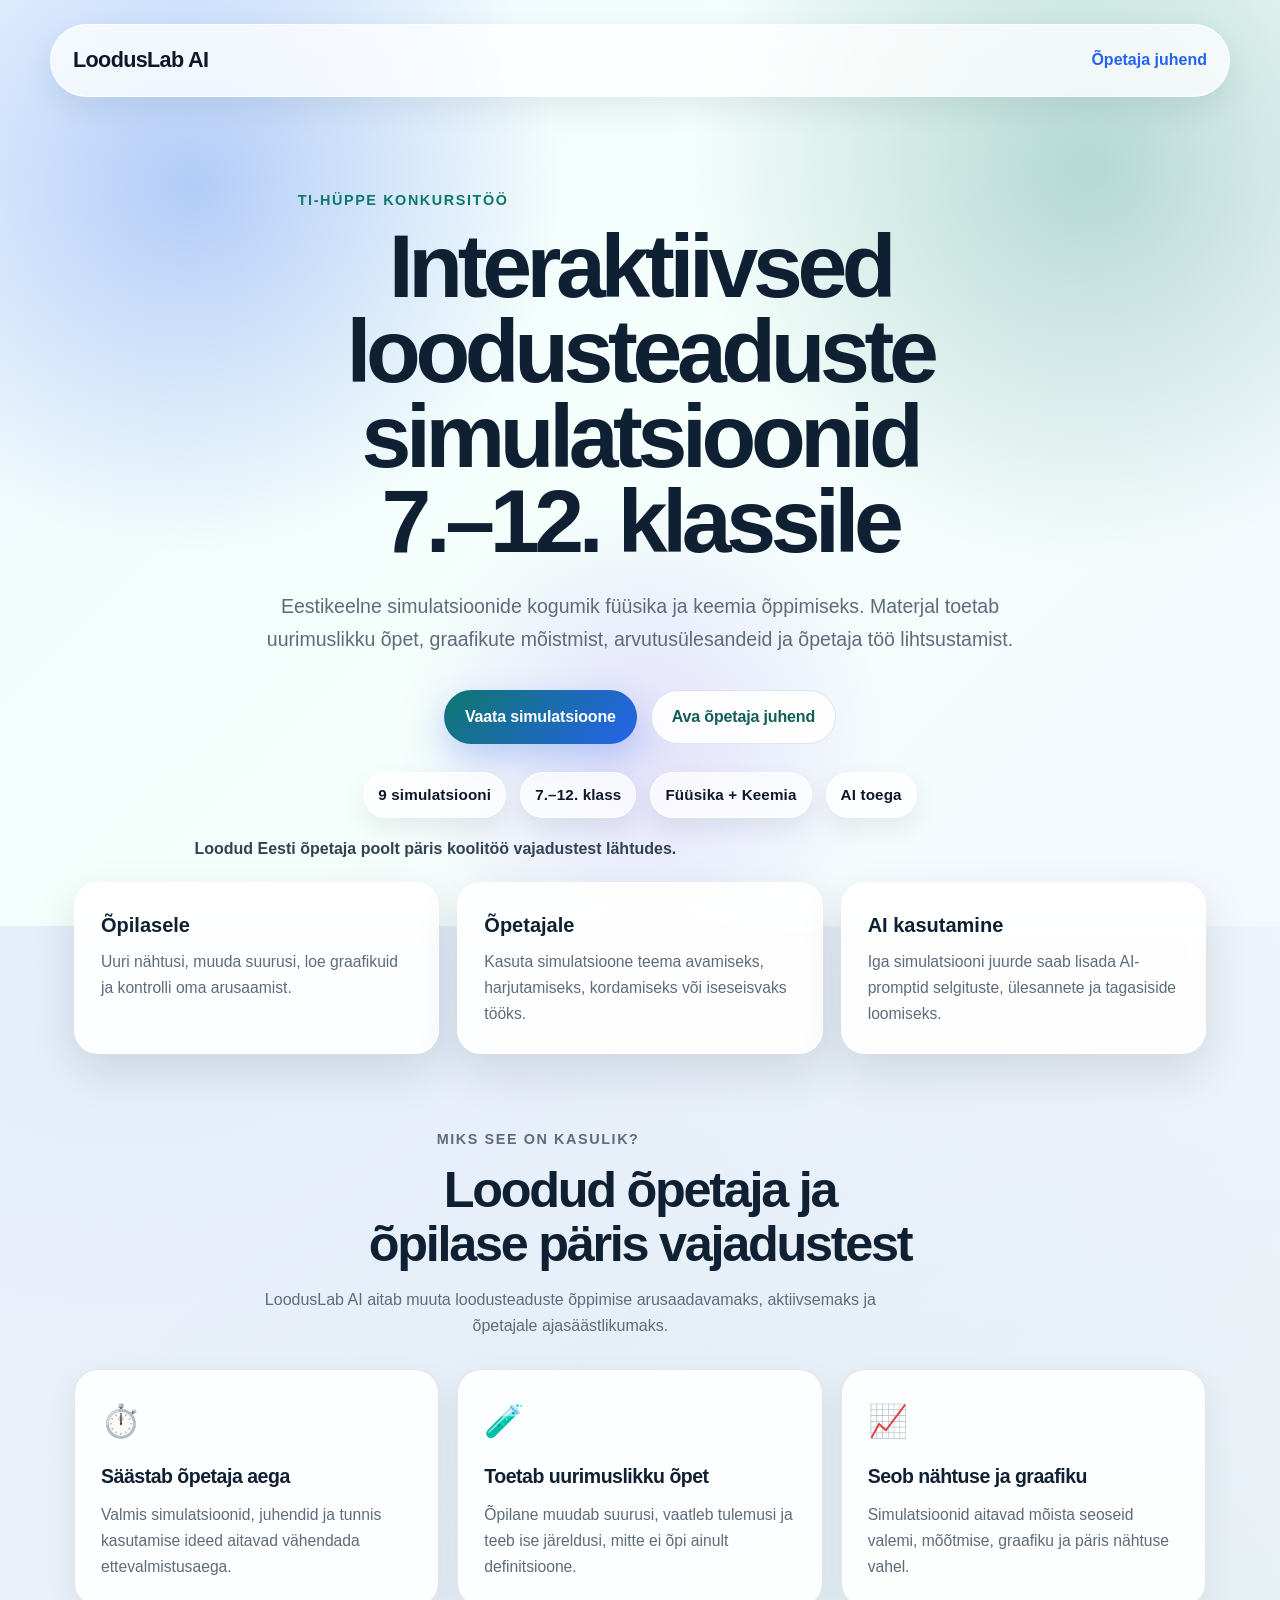
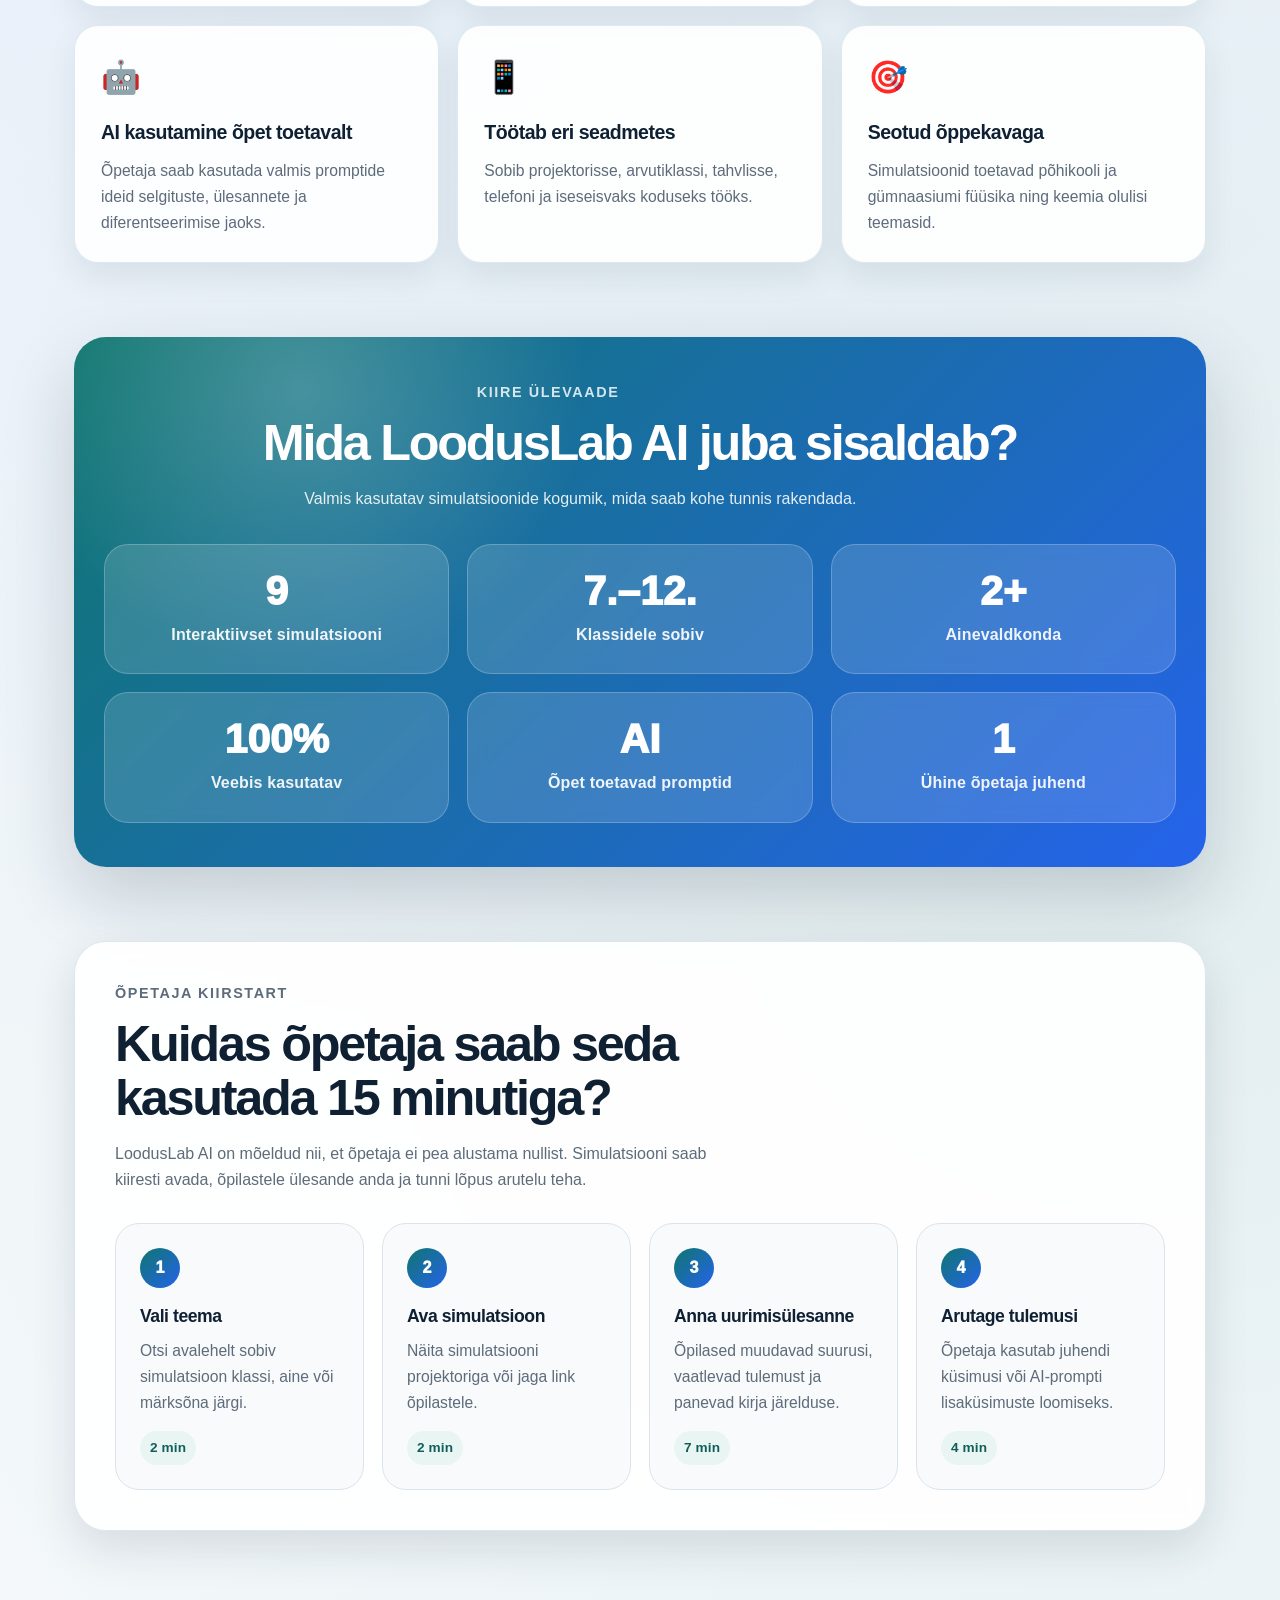
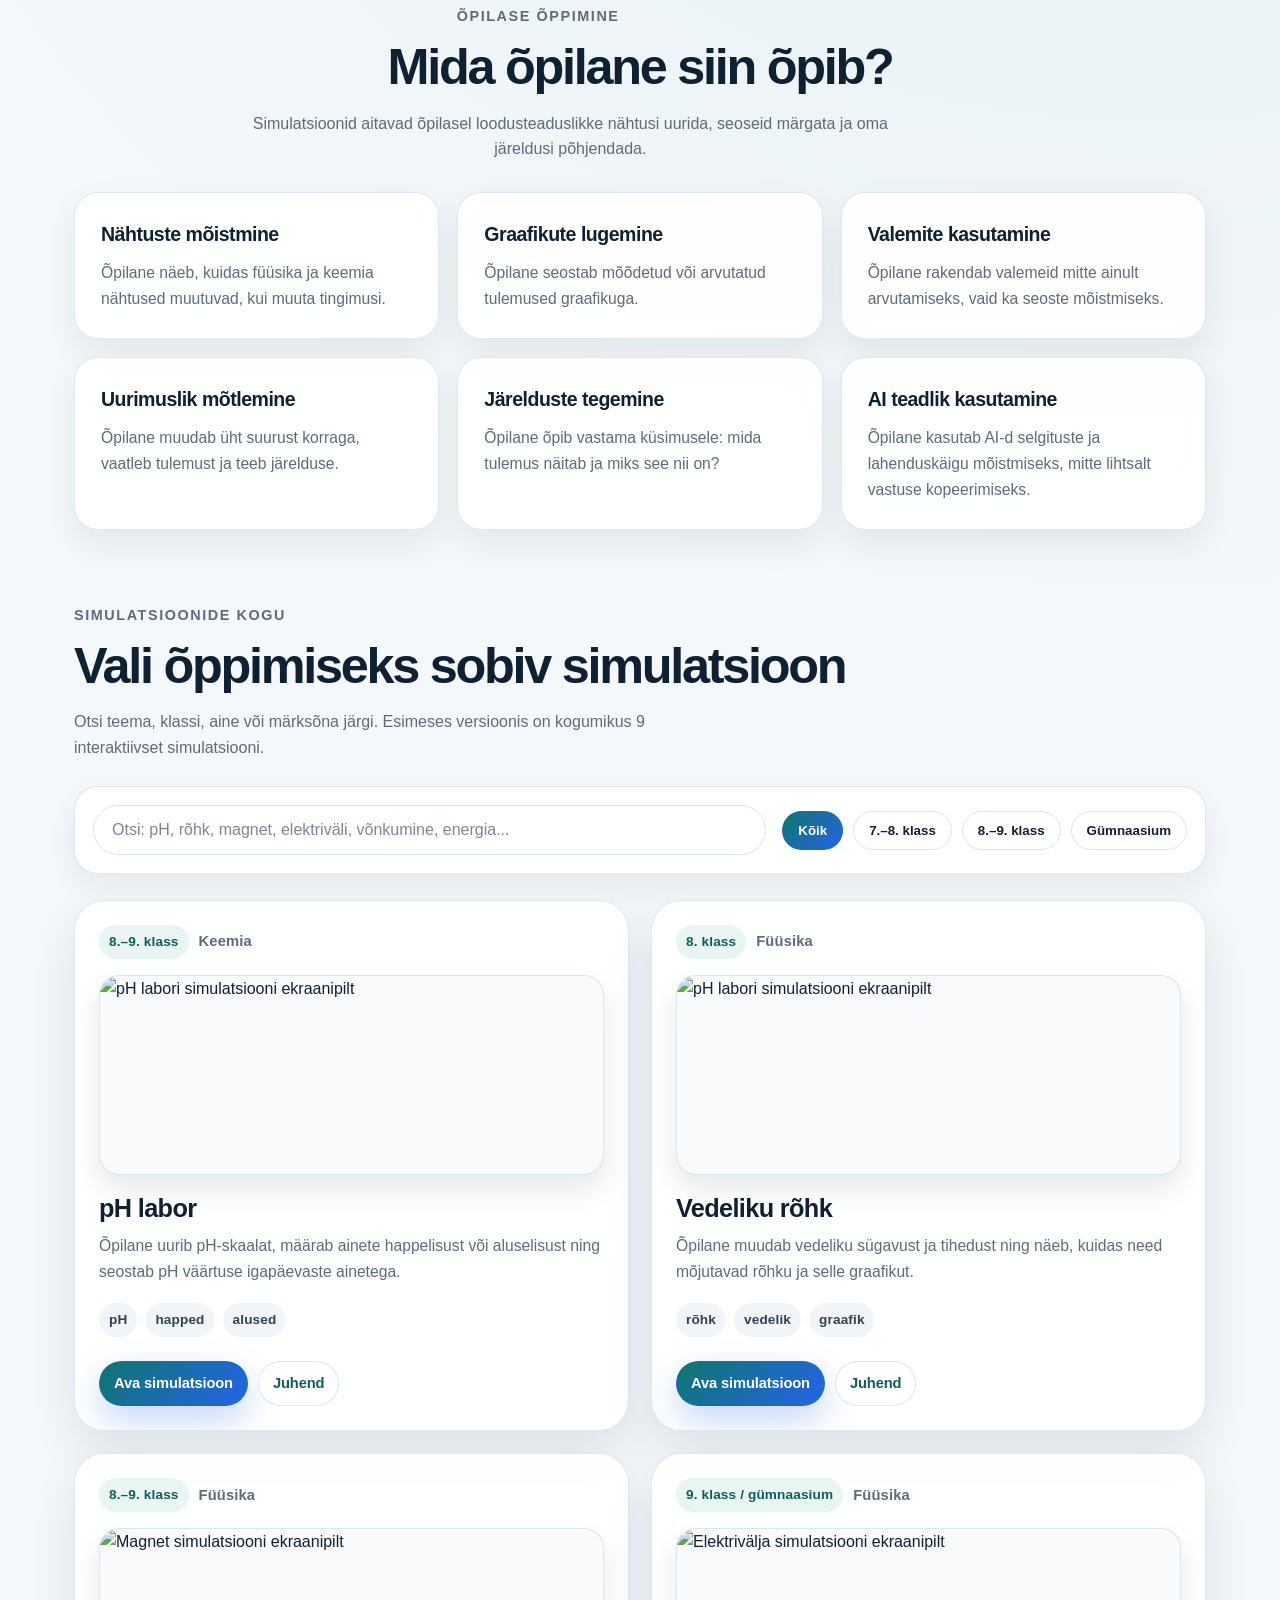
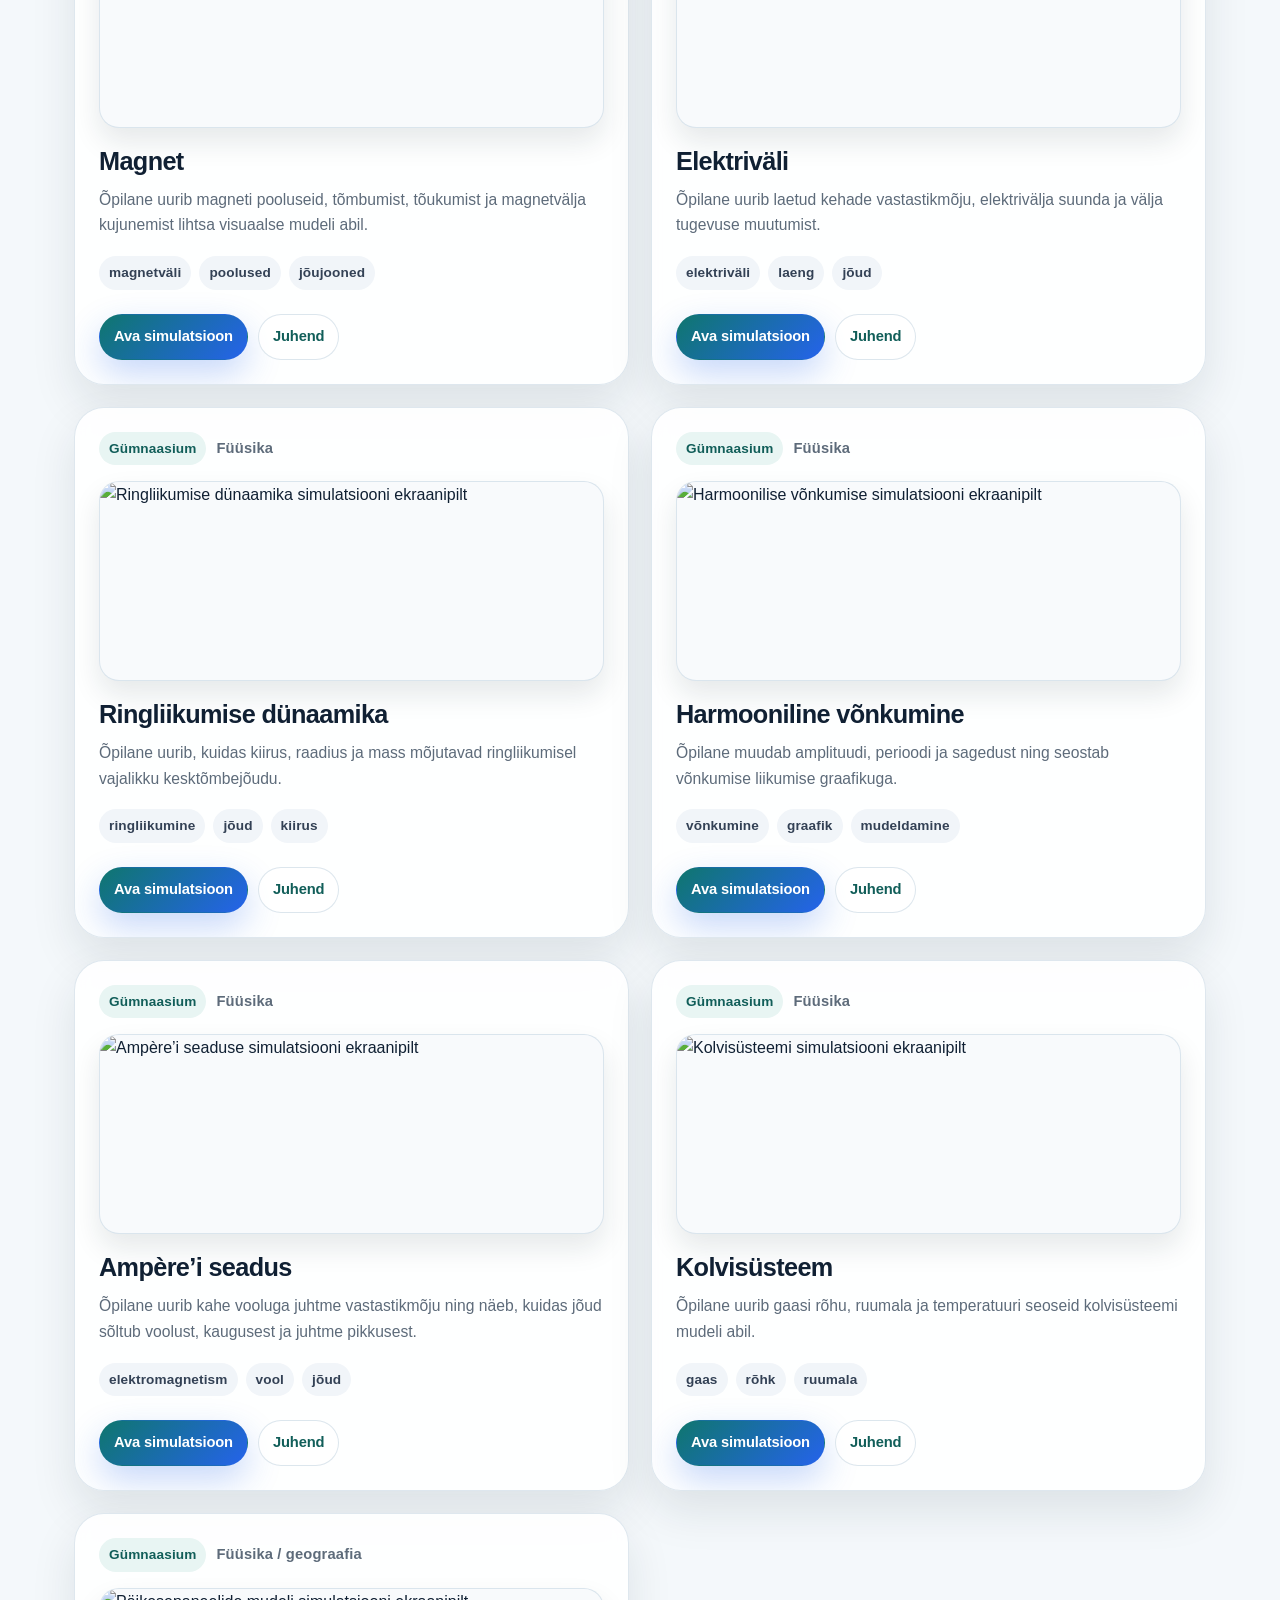
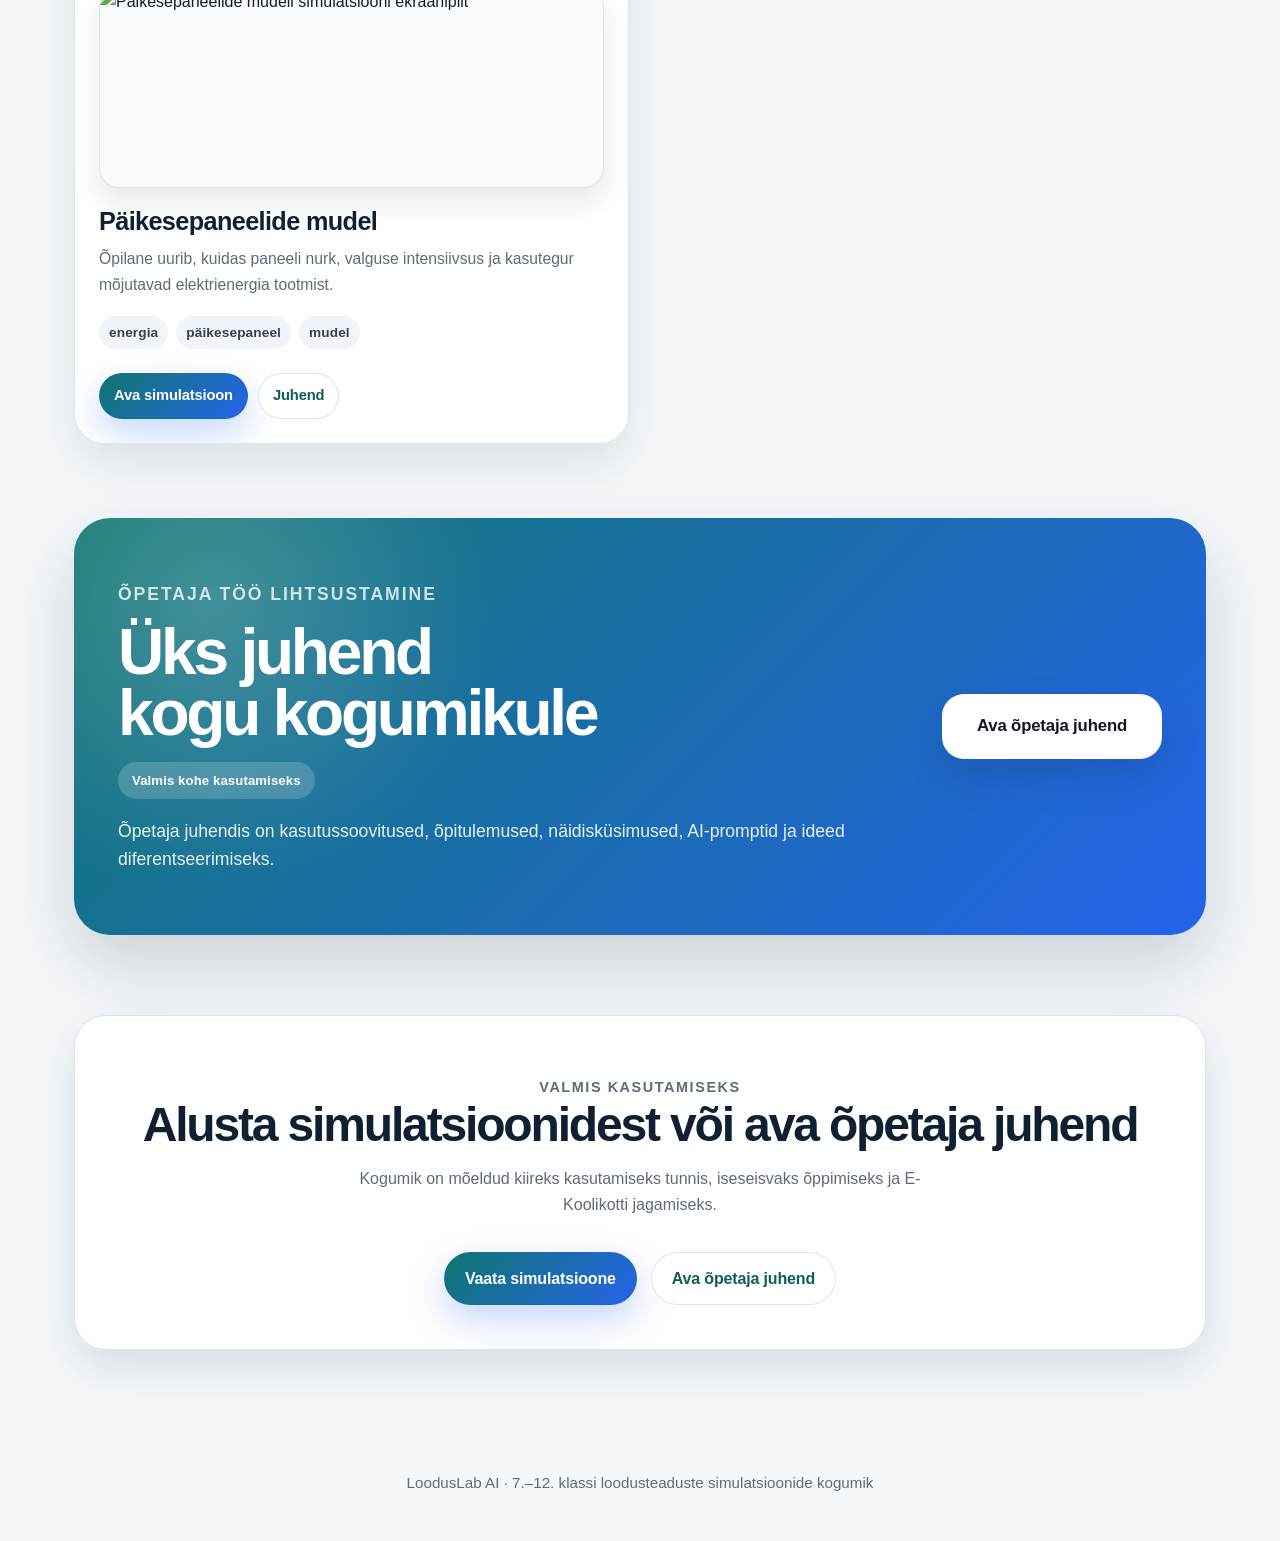
==== commit 42428adb: "PNG to png" ====
--- a/index.html
+++ b/index.html
@@ -337,7 +337,7 @@
         </div>
 
         <img 
-          src="assets/screenshots/vedeliku-rohk.PNG" 
+          src="assets/screenshots/vedeliku-rohk.png" 
           alt="pH labori simulatsiooni ekraanipilt" 
           class="sim-preview"
           loading="lazy"
@@ -418,7 +418,7 @@
           <span class="subject">Füüsika</span>
         </div>
         <img 
-          src="assets/screenshots/ringliikumisedunaamika.PNG" 
+          src="assets/screenshots/ringliikumisedunaamika.png" 
           alt="Ringliikumise dünaamika simulatsiooni ekraanipilt" 
           class="sim-preview"
           loading="lazy"
